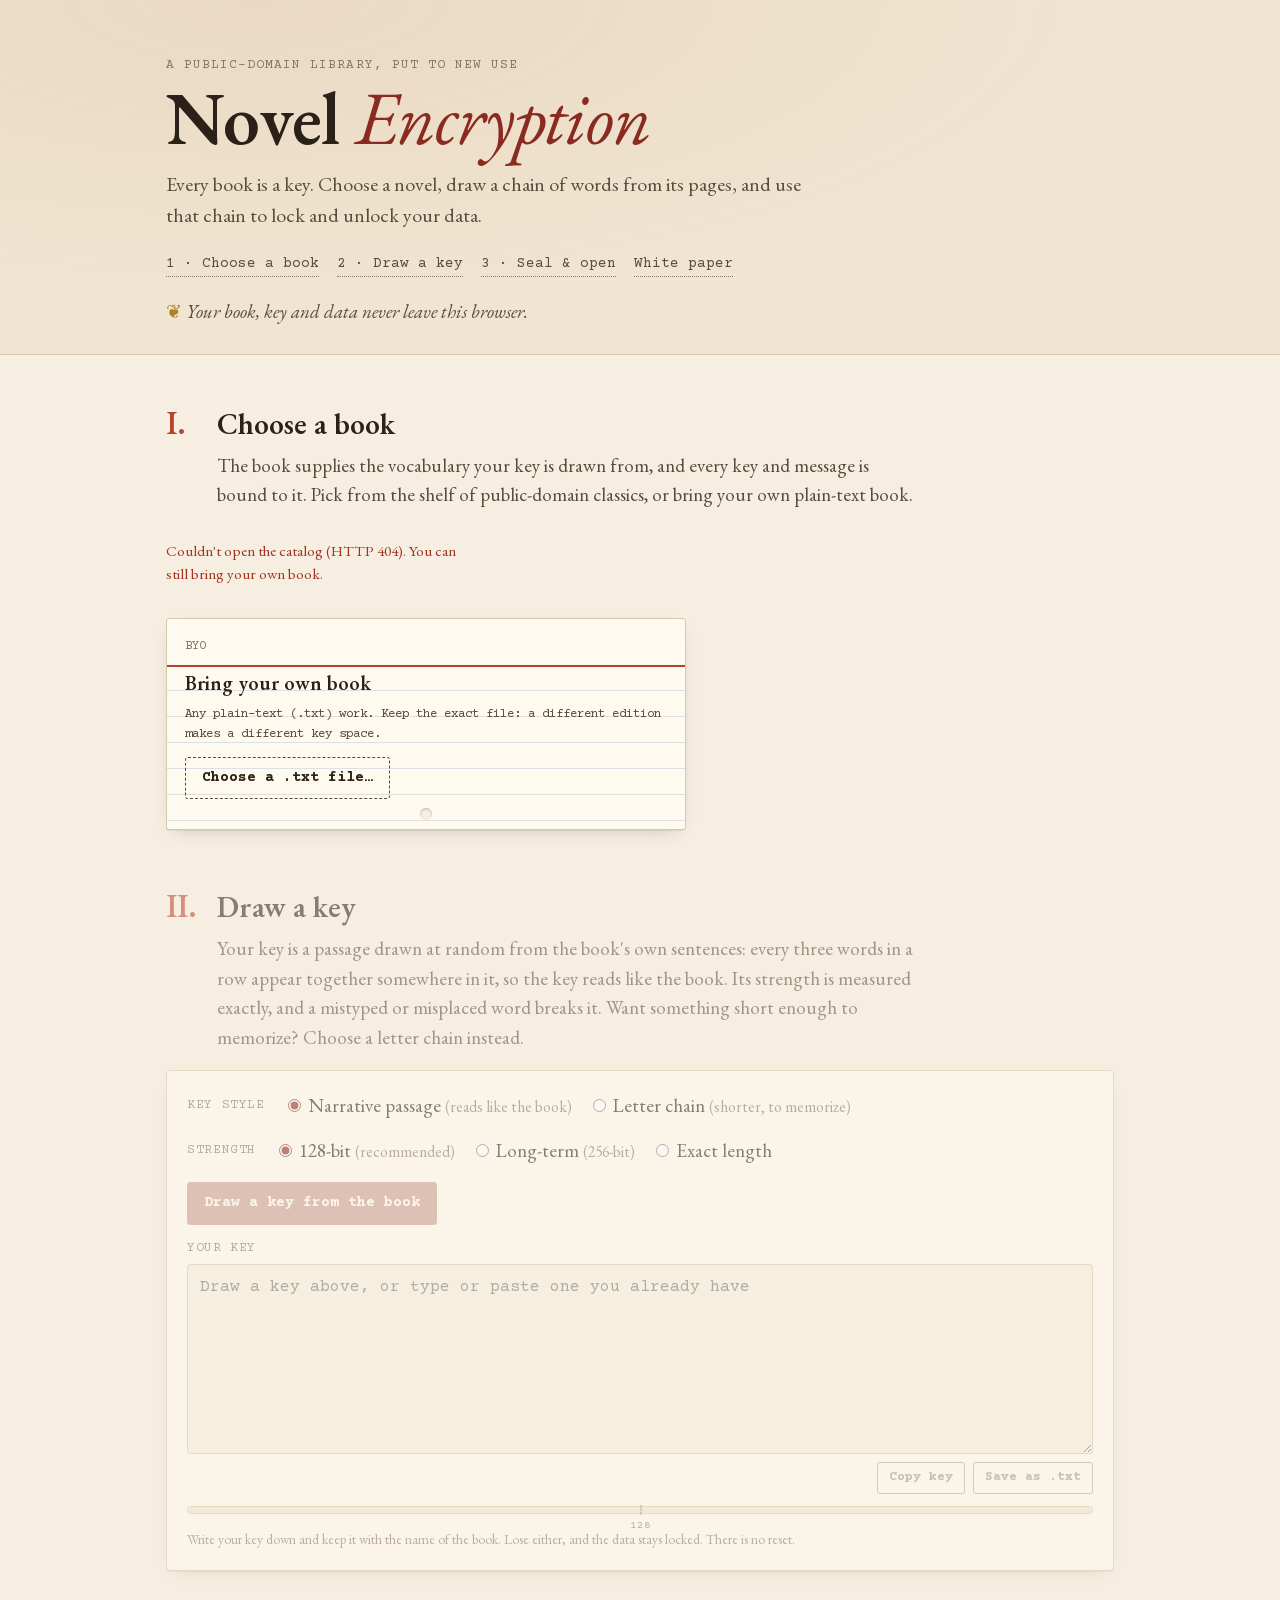
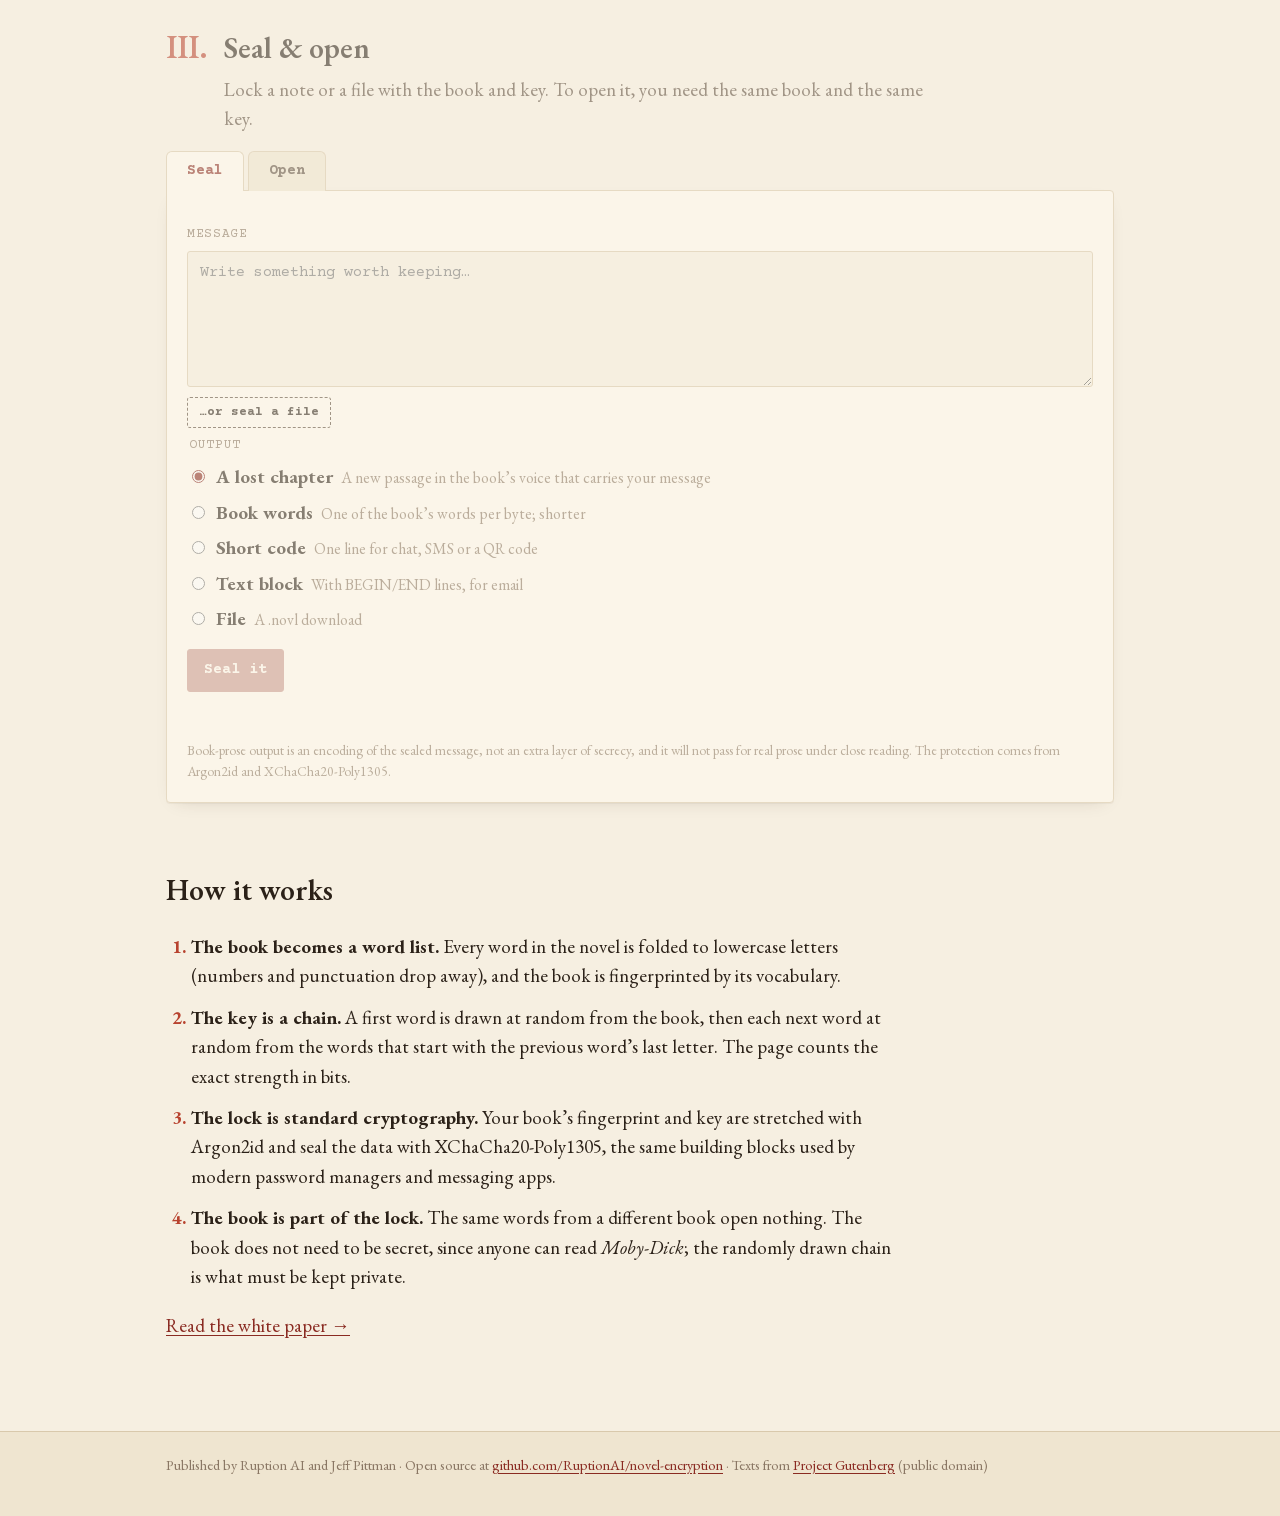
==== site/index.html @ fdd05043 "Novel Encryption: keys and lost chapters drawn from books Rust reference implementation, CLI, WebAss" ====
<!doctype html>
<html lang="en">
<head>
  <meta charset="utf-8">
  <meta name="viewport" content="width=device-width, initial-scale=1">
  <title>Novel Encryption</title>
  <meta name="description" content="Turn any book into a key. Draw a chain of words from a public-domain novel and use it to lock and unlock your data, right in your browser.">
  <link rel="icon" href="data:image/svg+xml,%3Csvg xmlns='http://www.w3.org/2000/svg' viewBox='0 0 64 64'%3E%3Crect x='8' y='6' width='40' height='52' rx='3' fill='%238a2b22'/%3E%3Crect x='14' y='6' width='34' height='52' rx='2' fill='%23b8432f'/%3E%3Ccircle cx='46' cy='38' r='9' fill='none' stroke='%23e9c46a' stroke-width='4'/%3E%3Crect x='44' y='44' width='4' height='14' fill='%23e9c46a'/%3E%3C/svg%3E">
  <meta http-equiv="Content-Security-Policy" content="default-src 'none'; script-src 'self' 'wasm-unsafe-eval'; worker-src 'self'; connect-src 'self'; style-src 'self'; font-src 'self'; img-src 'self' data:; base-uri 'none'; form-action 'none'">
  <link rel="stylesheet" href="fonts/fonts.css">
  <link rel="stylesheet" href="style.css">
</head>
<body>
  <header class="masthead">
    <div class="wrap">
      <p class="eyebrow">A public-domain library, put to new use</p>
      <h1>Novel <em>Encryption</em></h1>
      <p class="lede">Every book is a key. Choose a novel, draw a chain of words from its pages,
        and use that chain to lock and unlock your data.</p>
      <nav class="top-nav">
        <a href="#shelf">1 · Choose a book</a>
        <a href="#key">2 · Draw a key</a>
        <a href="#seal">3 · Seal &amp; open</a>
        <a href="whitepaper.html">White paper</a>
      </nav>
      <p class="privacy-note"><span aria-hidden="true">❦</span> Your book, key and data never leave this browser.</p>
    </div>
  </header>

  <main class="wrap">
    <!-- 1. Shelf -->
    <section id="shelf" class="step">
      <header class="step-head">
        <span class="step-no">I.</span>
        <div>
          <h2>Choose a book</h2>
          <p>The book supplies the vocabulary your key is drawn from, and every key and message is bound to it.
            Pick from the shelf of public-domain classics, or bring your own plain-text book.</p>
        </div>
      </header>

      <div id="catalog" class="catalog" role="list" aria-label="Novel catalog">
        <p class="muted">Opening the card catalog…</p>
      </div>

      <div class="own-book">
        <label class="card own-card" for="own-file">
          <span class="card-call">BYO</span>
          <span class="card-title">Bring your own book</span>
          <span class="card-meta">Any plain-text (.txt) work. Keep the exact file: a different edition makes a different key space.</span>
          <span class="btn btn-ghost">Choose a .txt file…</span>
          <input id="own-file" type="file" accept=".txt,text/plain" hidden>
        </label>
      </div>

      <div id="book-status" class="book-status" aria-live="polite" hidden></div>
    </section>

    <!-- 2. Key -->
    <section id="key" class="step" aria-disabled="true">
      <header class="step-head">
        <span class="step-no">II.</span>
        <div>
          <h2>Draw a key</h2>
          <p>Your key is a passage drawn at random from the book's own sentences: every three words in a row appear together
            somewhere in it, so the key reads like the book. Its strength is measured exactly, and a mistyped or misplaced word breaks it.
            Want something short enough to memorize? Choose a letter chain instead.</p>
        </div>
      </header>

      <div class="panel">
        <div class="depth">
          <span class="label">Key style</span>
          <div class="seg" role="radiogroup" aria-label="Key style">
            <label><input type="radio" name="style" value="narrative" checked> Narrative passage <small>(reads like the book)</small></label>
            <label><input type="radio" name="style" value="chain"> Letter chain <small>(shorter, to memorize)</small></label>
          </div>
        </div>
        <div class="depth">
          <span class="label">Strength</span>
          <div class="seg" role="radiogroup" aria-label="Strength">
            <label><input type="radio" name="depth" value="bits" checked> 128-bit <small>(recommended)</small></label>
            <label title="For secrets that must stay safe for decades, even against future quantum computers"><input type="radio" name="depth" value="long"> Long-term <small>(256-bit)</small></label>
            <label><input type="radio" name="depth" value="words"> Exact length</label>
          </div>
          <div class="words-ctl" hidden>
            <input id="depth-words" type="range" min="4" max="60" value="16" aria-label="Number of words">
            <output id="depth-words-out">16 words</output>
          </div>
        </div>
        <button id="gen-btn" class="btn btn-primary" disabled>Draw a key from the book</button>

        <div id="chain" class="chain" aria-live="polite"></div>

        <label class="label" for="key-input">Your key</label>
        <textarea id="key-input" class="key-input" rows="7" spellcheck="false" autocomplete="off"
          placeholder="Draw a key above, or type or paste one you already have"></textarea>
        <div class="key-row">
          <div id="key-check" class="key-check" aria-live="polite"></div>
          <div class="key-actions">
            <button id="key-copy" class="btn btn-small" disabled>Copy key</button>
            <button id="key-save" class="btn btn-small" disabled>Save as .txt</button>
          </div>
        </div>
        <div class="meter" aria-hidden="true"><div id="meter-fill"></div><span class="meter-mark meter-mark-128">128</span></div>
        <p class="fine">Write your key down and keep it with the name of the book. Lose either, and the data stays locked. There is no reset.</p>
      </div>
    </section>

    <!-- 3. Seal & open -->
    <section id="seal" class="step" aria-disabled="true">
      <header class="step-head">
        <span class="step-no">III.</span>
        <div>
          <h2>Seal &amp; open</h2>
          <p>Lock a note or a file with the book and key. To open it, you need the same book and the same key.</p>
        </div>
      </header>

      <div class="tabs" role="tablist">
        <button role="tab" id="tab-seal" aria-selected="true" aria-controls="pane-seal">Seal</button>
        <button role="tab" id="tab-open" aria-selected="false" aria-controls="pane-open">Open</button>
      </div>

      <div id="pane-seal" class="panel pane" role="tabpanel" aria-labelledby="tab-seal">
        <label class="label" for="seal-text">Message</label>
        <textarea id="seal-text" rows="5" placeholder="Write something worth keeping…"></textarea>
        <div class="file-row">
          <label class="btn btn-small btn-ghost" for="seal-file">…or seal a file</label>
          <input id="seal-file" type="file" hidden>
          <span id="seal-file-name" class="muted"></span>
          <button id="seal-file-clear" class="link-btn" hidden>clear</button>
        </div>

        <fieldset class="armor">
          <legend class="label">Output</legend>
          <label><input type="radio" name="armor" value="story" checked> <strong>A lost chapter</strong> <small>A new passage in the book’s voice that carries your message</small></label>
          <label><input type="radio" name="armor" value="novel"> <strong>Book words</strong> <small>One of the book’s words per byte; shorter</small></label>
          <label><input type="radio" name="armor" value="compact"> <strong>Short code</strong> <small>One line for chat, SMS or a QR code</small></label>
          <label><input type="radio" name="armor" value="text"> <strong>Text block</strong> <small>With BEGIN/END lines, for email</small></label>
          <label><input type="radio" name="armor" value="binary"> <strong>File</strong> <small>A .novl download</small></label>
        </fieldset>

        <button id="seal-btn" class="btn btn-primary" disabled>Seal it</button>
        <div id="seal-status" class="status" aria-live="polite"></div>
        <div id="seal-out-wrap" class="out" hidden>
          <textarea id="seal-out" rows="14" readonly spellcheck="false"></textarea>
          <div class="out-actions">
            <button id="seal-copy" class="btn btn-small">Copy</button>
            <button id="seal-dl" class="btn btn-small">Download</button>
          </div>
        </div>
        <p class="fine">Book-prose output is an encoding of the sealed message, not an extra layer of secrecy, and it
          will not pass for real prose under close reading. The protection comes from Argon2id and XChaCha20-Poly1305.</p>
      </div>

      <div id="pane-open" class="panel pane" role="tabpanel" aria-labelledby="tab-open" hidden>
        <label class="label" for="open-text">Sealed message</label>
        <textarea id="open-text" rows="6" spellcheck="false" placeholder="Paste a lost chapter, book words, a short code or a text block here"></textarea>
        <div class="file-row">
          <label class="btn btn-small btn-ghost" for="open-file">…or open a .novl file</label>
          <input id="open-file" type="file" hidden>
          <span id="open-file-name" class="muted"></span>
          <button id="open-file-clear" class="link-btn" hidden>clear</button>
        </div>
        <button id="open-btn" class="btn btn-primary" disabled>Open it</button>
        <div id="open-status" class="status" aria-live="polite"></div>
        <div id="open-out-wrap" class="out" hidden>
          <textarea id="open-out" rows="6" readonly></textarea>
          <div class="out-actions">
            <button id="open-copy" class="btn btn-small">Copy</button>
            <button id="open-dl" class="btn btn-small">Download</button>
          </div>
        </div>
      </div>
    </section>

    <section class="how">
      <h2>How it works</h2>
      <ol class="how-list">
        <li><strong>The book becomes a word list.</strong> Every word in the novel is folded to lowercase letters
          (numbers and punctuation drop away), and the book is fingerprinted by its vocabulary.</li>
        <li><strong>The key is a chain.</strong> A first word is drawn at random from the book, then each next word at
          random from the words that start with the previous word’s last letter. The page counts the exact strength in bits.</li>
        <li><strong>The lock is standard cryptography.</strong> Your book’s fingerprint and key are stretched with
          Argon2id and seal the data with XChaCha20-Poly1305, the same building blocks used by modern password managers and messaging apps.</li>
        <li><strong>The book is part of the lock.</strong> The same words from a different book open nothing. The book
          does not need to be secret, since anyone can read <em>Moby-Dick</em>; the randomly drawn chain is what must be kept private.</li>
      </ol>
      <p><a href="whitepaper.html">Read the white paper →</a></p>
    </section>
  </main>

  <footer class="footer">
    <div class="wrap">
      <p>Published by Ruption AI and Jeff Pittman · Open source at
        <a href="https://github.com/RuptionAI/novel-encryption">github.com/RuptionAI/novel-encryption</a> ·
        Texts from <a href="https://www.gutenberg.org/">Project Gutenberg</a> (public domain)</p>
    </div>
  </footer>

  <script type="module" src="app.js"></script>
</body>
</html>
---- site/fonts/fonts.css ----
/* EB Garamond and Courier Prime, SIL Open Font License 1.1, self-hosted. */
/* latin-ext */
@font-face {
  font-family: 'Courier Prime';
  font-style: normal;
  font-weight: 400;
  font-display: swap;
  src: url(CourierPrime-400-latin-ext.woff2) format('woff2');
  unicode-range: U+0100-02BA, U+02BD-02C5, U+02C7-02CC, U+02CE-02D7, U+02DD-02FF, U+0304, U+0308, U+0329, U+1D00-1DBF, U+1E00-1E9F, U+1EF2-1EFF, U+2020, U+20A0-20AB, U+20AD-20C4, U+2113, U+2C60-2C7F, U+A720-A7FF;
}
/* latin */
@font-face {
  font-family: 'Courier Prime';
  font-style: normal;
  font-weight: 400;
  font-display: swap;
  src: url(CourierPrime-400-latin.woff2) format('woff2');
  unicode-range: U+0000-00FF, U+0131, U+0152-0153, U+02BB-02BC, U+02C6, U+02DA, U+02DC, U+0304, U+0308, U+0329, U+2000-206F, U+20AC, U+2122, U+2191, U+2193, U+2212, U+2215, U+FEFF, U+FFFD;
}
/* latin-ext */
@font-face {
  font-family: 'Courier Prime';
  font-style: normal;
  font-weight: 700;
  font-display: swap;
  src: url(CourierPrime-700-latin-ext.woff2) format('woff2');
  unicode-range: U+0100-02BA, U+02BD-02C5, U+02C7-02CC, U+02CE-02D7, U+02DD-02FF, U+0304, U+0308, U+0329, U+1D00-1DBF, U+1E00-1E9F, U+1EF2-1EFF, U+2020, U+20A0-20AB, U+20AD-20C4, U+2113, U+2C60-2C7F, U+A720-A7FF;
}
/* latin */
@font-face {
  font-family: 'Courier Prime';
  font-style: normal;
  font-weight: 700;
  font-display: swap;
  src: url(CourierPrime-700-latin.woff2) format('woff2');
  unicode-range: U+0000-00FF, U+0131, U+0152-0153, U+02BB-02BC, U+02C6, U+02DA, U+02DC, U+0304, U+0308, U+0329, U+2000-206F, U+20AC, U+2122, U+2191, U+2193, U+2212, U+2215, U+FEFF, U+FFFD;
}
/* latin-ext */
@font-face {
  font-family: 'EB Garamond';
  font-style: italic;
  font-weight: 400;
  font-display: swap;
  src: url(EBGaramond-400i-latin-ext.woff2) format('woff2');
  unicode-range: U+0100-02BA, U+02BD-02C5, U+02C7-02CC, U+02CE-02D7, U+02DD-02FF, U+0304, U+0308, U+0329, U+1D00-1DBF, U+1E00-1E9F, U+1EF2-1EFF, U+2020, U+20A0-20AB, U+20AD-20C4, U+2113, U+2C60-2C7F, U+A720-A7FF;
}
/* latin */
@font-face {
  font-family: 'EB Garamond';
  font-style: italic;
  font-weight: 400;
  font-display: swap;
  src: url(EBGaramond-400i-latin.woff2) format('woff2');
  unicode-range: U+0000-00FF, U+0131, U+0152-0153, U+02BB-02BC, U+02C6, U+02DA, U+02DC, U+0304, U+0308, U+0329, U+2000-206F, U+20AC, U+2122, U+2191, U+2193, U+2212, U+2215, U+FEFF, U+FFFD;
}
/* latin-ext */
@font-face {
  font-family: 'EB Garamond';
  font-style: normal;
  font-weight: 400;
  font-display: swap;
  src: url(EBGaramond-400-latin-ext.woff2) format('woff2');
  unicode-range: U+0100-02BA, U+02BD-02C5, U+02C7-02CC, U+02CE-02D7, U+02DD-02FF, U+0304, U+0308, U+0329, U+1D00-1DBF, U+1E00-1E9F, U+1EF2-1EFF, U+2020, U+20A0-20AB, U+20AD-20C4, U+2113, U+2C60-2C7F, U+A720-A7FF;
}
/* latin */
@font-face {
  font-family: 'EB Garamond';
  font-style: normal;
  font-weight: 400;
  font-display: swap;
  src: url(EBGaramond-400-latin.woff2) format('woff2');
  unicode-range: U+0000-00FF, U+0131, U+0152-0153, U+02BB-02BC, U+02C6, U+02DA, U+02DC, U+0304, U+0308, U+0329, U+2000-206F, U+20AC, U+2122, U+2191, U+2193, U+2212, U+2215, U+FEFF, U+FFFD;
}
/* latin-ext */
@font-face {
  font-family: 'EB Garamond';
  font-style: normal;
  font-weight: 500;
  font-display: swap;
  src: url(EBGaramond-500-latin-ext.woff2) format('woff2');
  unicode-range: U+0100-02BA, U+02BD-02C5, U+02C7-02CC, U+02CE-02D7, U+02DD-02FF, U+0304, U+0308, U+0329, U+1D00-1DBF, U+1E00-1E9F, U+1EF2-1EFF, U+2020, U+20A0-20AB, U+20AD-20C4, U+2113, U+2C60-2C7F, U+A720-A7FF;
}
/* latin */
@font-face {
  font-family: 'EB Garamond';
  font-style: normal;
  font-weight: 500;
  font-display: swap;
  src: url(EBGaramond-500-latin.woff2) format('woff2');
  unicode-range: U+0000-00FF, U+0131, U+0152-0153, U+02BB-02BC, U+02C6, U+02DA, U+02DC, U+0304, U+0308, U+0329, U+2000-206F, U+20AC, U+2122, U+2191, U+2193, U+2212, U+2215, U+FEFF, U+FFFD;
}
/* latin-ext */
@font-face {
  font-family: 'EB Garamond';
  font-style: normal;
  font-weight: 600;
  font-display: swap;
  src: url(EBGaramond-600-latin-ext.woff2) format('woff2');
  unicode-range: U+0100-02BA, U+02BD-02C5, U+02C7-02CC, U+02CE-02D7, U+02DD-02FF, U+0304, U+0308, U+0329, U+1D00-1DBF, U+1E00-1E9F, U+1EF2-1EFF, U+2020, U+20A0-20AB, U+20AD-20C4, U+2113, U+2C60-2C7F, U+A720-A7FF;
}
/* latin */
@font-face {
  font-family: 'EB Garamond';
  font-style: normal;
  font-weight: 600;
  font-display: swap;
  src: url(EBGaramond-600-latin.woff2) format('woff2');
  unicode-range: U+0000-00FF, U+0131, U+0152-0153, U+02BB-02BC, U+02C6, U+02DA, U+02DC, U+0304, U+0308, U+0329, U+2000-206F, U+20AC, U+2122, U+2191, U+2193, U+2212, U+2215, U+FEFF, U+FFFD;
}
/* latin-ext */
@font-face {
  font-family: 'EB Garamond';
  font-style: normal;
  font-weight: 700;
  font-display: swap;
  src: url(EBGaramond-700-latin-ext.woff2) format('woff2');
  unicode-range: U+0100-02BA, U+02BD-02C5, U+02C7-02CC, U+02CE-02D7, U+02DD-02FF, U+0304, U+0308, U+0329, U+1D00-1DBF, U+1E00-1E9F, U+1EF2-1EFF, U+2020, U+20A0-20AB, U+20AD-20C4, U+2113, U+2C60-2C7F, U+A720-A7FF;
}
/* latin */
@font-face {
  font-family: 'EB Garamond';
  font-style: normal;
  font-weight: 700;
  font-display: swap;
  src: url(EBGaramond-700-latin.woff2) format('woff2');
  unicode-range: U+0000-00FF, U+0131, U+0152-0153, U+02BB-02BC, U+02C6, U+02DA, U+02DC, U+0304, U+0308, U+0329, U+2000-206F, U+20AC, U+2122, U+2191, U+2193, U+2212, U+2215, U+FEFF, U+FFFD;
}
---- site/style.css ----
/* Novel Encryption: card-catalog palette, paper tones, dark reading-room mode. */
:root {
  --paper: #f6efe1;
  --paper-2: #efe5d0;
  --card: #fffaf0;
  --ink: #2b2118;
  --ink-2: #5b4b3c;
  --muted: #8a7764;
  --rule: #d9c9ac;
  --card-line: rgba(70, 110, 170, 0.18);
  --card-red: #b8432f;
  --accent: #8a2b22;
  --accent-ink: #fffaf0;
  --gold: #b0802a;
  --link: #8a2b22;
  --ok: #3f6b3a;
  --bad: #a3321f;
  --shadow: 0 1px 0 rgba(60, 40, 20, 0.08), 0 6px 18px -10px rgba(60, 40, 20, 0.35);
  --serif: "EB Garamond", "Iowan Old Style", "Palatino Linotype", Palatino, Georgia, serif;
  --type: "Courier Prime", "Courier New", ui-monospace, monospace;
  color-scheme: light;
}

@media (prefers-color-scheme: dark) {
  :root:not([data-theme="light"]) {
    --paper: #1c1712;
    --paper-2: #241d16;
    --card: #2a221a;
    --ink: #efe4cf;
    --ink-2: #cdbda2;
    --muted: #9c8a73;
    --rule: #4a3d2f;
    --card-line: rgba(140, 170, 220, 0.12);
    --card-red: #d06a52;
    --accent: #d9774f;
    --accent-ink: #1c1712;
    --gold: #e0b45c;
    --link: #e89a74;
    --ok: #8fbf7f;
    --bad: #f08a70;
    --shadow: 0 1px 0 rgba(0, 0, 0, 0.3), 0 8px 22px -12px rgba(0, 0, 0, 0.8);
    color-scheme: dark;
  }
}
:root[data-theme="dark"] {
  --paper: #1c1712;
  --paper-2: #241d16;
  --card: #2a221a;
  --ink: #efe4cf;
  --ink-2: #cdbda2;
  --muted: #9c8a73;
  --rule: #4a3d2f;
  --card-line: rgba(140, 170, 220, 0.12);
  --card-red: #d06a52;
  --accent: #d9774f;
  --accent-ink: #1c1712;
  --gold: #e0b45c;
  --link: #e89a74;
  --ok: #8fbf7f;
  --bad: #f08a70;
  --shadow: 0 1px 0 rgba(0, 0, 0, 0.3), 0 8px 22px -12px rgba(0, 0, 0, 0.8);
  color-scheme: dark;
}

* { box-sizing: border-box; }
[hidden] { display: none !important; }
html { -webkit-text-size-adjust: 100%; }
body {
  margin: 0;
  background: var(--paper);
  color: var(--ink);
  font-family: var(--serif);
  font-size: 19px;
  line-height: 1.55;
  overflow-x: hidden;
}
a { color: var(--link); text-underline-offset: 3px; }
.wrap { max-width: 980px; margin: 0 auto; padding: 0 16px; }
.muted { color: var(--muted); }
.fine { color: var(--muted); font-size: 0.85rem; margin: 0.9rem 0 0; }
small { color: var(--muted); font-size: 0.82em; }

/* Masthead */
.masthead {
  border-bottom: 1px solid var(--rule);
  background:
    radial-gradient(ellipse at 20% 0%, rgba(184, 67, 47, 0.08), transparent 60%),
    var(--paper-2);
  padding: 56px 0 28px;
}
.eyebrow {
  font-family: var(--type);
  font-size: 0.8rem;
  letter-spacing: 0.08em;
  text-transform: uppercase;
  color: var(--muted);
  margin: 0 0 6px;
}
h1 {
  font-size: clamp(2.6rem, 8vw, 4.6rem);
  line-height: 1;
  margin: 0 0 14px;
  font-weight: 600;
  letter-spacing: -0.01em;
}
h1 em { color: var(--accent); font-weight: 500; }
.lede { font-size: 1.25rem; max-width: 40rem; margin: 0 0 22px; color: var(--ink-2); }
.top-nav { display: flex; flex-wrap: wrap; gap: 6px 18px; font-family: var(--type); font-size: 0.9rem; }
.top-nav a { color: var(--ink-2); text-decoration: none; border-bottom: 1px dotted var(--muted); }
.top-nav a:hover { color: var(--accent); }
.privacy-note { margin: 20px 0 0; font-style: italic; color: var(--ink-2); }
.privacy-note span { color: var(--gold); font-style: normal; }

/* Steps */
.step { padding: 44px 0 8px; transition: opacity 0.3s; }
.step[aria-disabled="true"] { opacity: 0.55; }
.step-head { display: flex; gap: 16px; align-items: baseline; margin-bottom: 18px; }
.step-no { font-size: 2rem; color: var(--card-red); font-weight: 600; min-width: 2.2ch; }
h2 { font-size: 1.85rem; margin: 0 0 4px; font-weight: 600; }
.step-head p { margin: 0; color: var(--ink-2); max-width: 44rem; }

/* Card catalog */
.catalog {
  display: grid;
  grid-template-columns: repeat(auto-fill, minmax(260px, 1fr));
  gap: 16px;
}
.card {
  position: relative;
  display: flex;
  flex-direction: column;
  gap: 2px;
  text-align: left;
  width: 100%;
  min-width: 0;
  padding: 18px 18px 30px 18px;
  font: inherit;
  color: var(--ink);
  background-color: var(--card);
  background-image:
    linear-gradient(var(--card-red), var(--card-red)),
    repeating-linear-gradient(to bottom, transparent 0 25px, var(--card-line) 25px 26px);
  background-size: 100% 2px, 100% 100%;
  background-position: 0 46px, 0 46px;
  background-repeat: no-repeat, no-repeat;
  border: 1px solid var(--rule);
  border-radius: 3px;
  box-shadow: var(--shadow);
  cursor: pointer;
  transition: transform 0.15s, box-shadow 0.15s, border-color 0.15s;
}
.card::after { /* the punched hole of a catalog card */
  content: "";
  position: absolute;
  left: 50%;
  bottom: 9px;
  width: 12px;
  height: 12px;
  margin-left: -6px;
  border-radius: 50%;
  background: var(--paper);
  box-shadow: inset 0 1px 2px rgba(0, 0, 0, 0.25);
}
.card:hover { transform: translateY(-2px); }
.card:focus-visible { outline: 2px solid var(--accent); outline-offset: 2px; }
.card[aria-pressed="true"] { border-color: var(--accent); box-shadow: 0 0 0 2px var(--accent), var(--shadow); }
.card-call { font-family: var(--type); font-size: 0.78rem; color: var(--muted); margin-bottom: 8px; }
.card-title { font-size: 1.25rem; font-weight: 600; line-height: 1.2; margin-top: 4px; }
.card-author { font-style: italic; color: var(--ink-2); }
.card-meta { font-family: var(--type); font-size: 0.78rem; color: var(--ink-2); margin-top: 8px; line-height: 1.6; }
.card .stamp {
  position: absolute;
  top: 12px;
  right: 12px;
  font-family: var(--type);
  font-size: 0.7rem;
  font-weight: 700;
  letter-spacing: 0.08em;
  color: var(--card-red);
  border: 1.5px solid var(--card-red);
  border-radius: 3px;
  padding: 1px 6px;
  transform: rotate(4deg);
  opacity: 0;
  transition: opacity 0.2s;
}
.card[aria-pressed="true"] .stamp { opacity: 0.9; }
.own-book { margin-top: 16px; }
.own-card { max-width: 520px; }
.own-card .btn { align-self: flex-start; margin-top: 10px; }

.book-status {
  margin-top: 18px;
  padding: 12px 16px;
  border-left: 3px solid var(--gold);
  background: var(--paper-2);
  font-size: 0.95rem;
  overflow-wrap: anywhere;
}
.book-status code, .fp { font-family: var(--type); font-size: 0.82rem; }
.book-status.bad { border-left-color: var(--bad); }

/* Panels & controls */
.panel {
  background: var(--card);
  border: 1px solid var(--rule);
  border-radius: 4px;
  padding: 20px;
  box-shadow: var(--shadow);
}
.label { display: block; font-family: var(--type); font-size: 0.8rem; letter-spacing: 0.05em; text-transform: uppercase; color: var(--muted); margin: 14px 0 6px; }
.depth { display: flex; flex-wrap: wrap; align-items: center; gap: 10px 18px; margin-bottom: 16px; }
.depth .label { margin: 0; }
.seg { display: inline-flex; flex-wrap: wrap; gap: 6px 16px; }
.seg label, .armor label { cursor: pointer; }
.words-ctl { display: flex; align-items: center; gap: 10px; flex: 1 1 220px; }
.words-ctl input { flex: 1; accent-color: var(--accent); min-width: 0; }
.words-ctl output { font-family: var(--type); font-size: 0.9rem; white-space: nowrap; }
input[type="radio"] { accent-color: var(--accent); }

textarea {
  display: block;
  width: 100%;
  font-family: var(--type);
  font-size: 0.95rem;
  line-height: 1.5;
  color: var(--ink);
  background: var(--paper);
  border: 1px solid var(--rule);
  border-radius: 3px;
  padding: 10px 12px;
  resize: vertical;
}
textarea:focus { outline: 2px solid var(--accent); outline-offset: 1px; }
.key-input { font-size: 1rem; }

.btn {
  font: inherit;
  font-family: var(--type);
  font-size: 0.92rem;
  font-weight: 700;
  border: 1px solid var(--ink-2);
  background: transparent;
  color: var(--ink);
  border-radius: 3px;
  padding: 9px 16px;
  cursor: pointer;
  display: inline-block;
}
.btn:hover:not(:disabled) { border-color: var(--accent); color: var(--accent); }
.btn:disabled { opacity: 0.45; cursor: not-allowed; }
.btn-primary { background: var(--accent); border-color: var(--accent); color: var(--accent-ink); }
.btn-primary:hover:not(:disabled) { color: var(--accent-ink); filter: brightness(1.08); }
.btn-small { font-size: 0.8rem; padding: 5px 11px; }
.btn-ghost { border-style: dashed; }
.link-btn { font: inherit; font-size: 0.85rem; background: none; border: none; color: var(--link); text-decoration: underline; cursor: pointer; padding: 0; }

/* The chain */
.chain {
  display: flex;
  flex-wrap: wrap;
  align-items: center;
  gap: 8px 4px;
  margin: 18px 0 4px;
  min-height: 0;
}
.chain:empty { display: none; }
.chain .w {
  font-family: var(--type);
  font-size: 1.05rem;
  background: var(--paper);
  border: 1px solid var(--rule);
  border-radius: 3px;
  padding: 3px 8px;
  animation: drop 0.35s both;
  overflow-wrap: anywhere;
}
.chain .w b { color: var(--card-red); font-weight: 700; text-decoration: underline; text-decoration-thickness: 2px; text-underline-offset: 3px; }
.chain .arrow { color: var(--gold); font-size: 0.95rem; animation: drop 0.35s both; }
@keyframes drop { from { opacity: 0; transform: translateY(-6px); } }
.chain .passage {
  margin: 0;
  padding: 14px 18px;
  font-family: var(--serif);
  font-size: 1.15rem;
  line-height: 1.6;
  font-style: italic;
  background: var(--paper);
  border-left: 3px solid var(--gold);
  border-radius: 0 3px 3px 0;
  animation: drop 0.5s both;
  overflow-wrap: anywhere;
}
.chain .passage::before { content: "“"; color: var(--gold); }
.chain .passage::after { content: "”"; color: var(--gold); }
@media (prefers-reduced-motion: reduce) { .chain .w, .chain .arrow, .chain .passage { animation: none; } .card:hover { transform: none; } }

.key-row { display: flex; flex-wrap: wrap; justify-content: space-between; gap: 8px 16px; align-items: center; margin-top: 8px; }
.key-actions { display: flex; gap: 8px; }
.key-check { font-size: 0.95rem; min-height: 1.5em; }
.key-check.ok { color: var(--ok); }
.key-check.bad { color: var(--bad); }
.meter { position: relative; height: 8px; border-radius: 4px; background: var(--paper-2); border: 1px solid var(--rule); margin-top: 12px; overflow: visible; }
#meter-fill { height: 100%; width: 0; border-radius: 4px; background: var(--muted); transition: width 0.4s, background 0.4s; }
#meter-fill.strong { background: var(--ok); }
#meter-fill.weak { background: var(--bad); }
.meter-mark { position: absolute; top: 10px; transform: translateX(-50%); font-family: var(--type); font-size: 0.7rem; color: var(--muted); }
.meter-mark::before { content: ""; position: absolute; left: 50%; top: -12px; height: 10px; border-left: 1px dashed var(--muted); }

/* Tabs */
.tabs { display: flex; gap: 4px; margin-bottom: -1px; position: relative; }
.tabs button {
  font: inherit;
  font-family: var(--type);
  font-weight: 700;
  font-size: 0.9rem;
  padding: 8px 20px;
  background: var(--paper-2);
  color: var(--ink-2);
  border: 1px solid var(--rule);
  border-bottom: none;
  border-radius: 6px 6px 0 0;
  cursor: pointer;
}
.tabs button[aria-selected="true"] { background: var(--card); color: var(--accent); }
.pane { border-top-left-radius: 0; }

.file-row { display: flex; flex-wrap: wrap; align-items: center; gap: 8px 12px; margin-top: 10px; font-size: 0.9rem; }
.file-row .muted { overflow-wrap: anywhere; }
.armor { border: none; padding: 0; margin: 8px 0 16px; display: grid; gap: 6px; }
.armor label { display: flex; flex-wrap: wrap; gap: 4px 8px; align-items: baseline; }
.status { margin-top: 12px; font-size: 0.95rem; min-height: 1.4em; }
.status.bad { color: var(--bad); }
.status.ok { color: var(--ok); }
.out { margin-top: 12px; }
.out-actions { display: flex; gap: 8px; margin-top: 8px; }
.spinner { display: inline-block; width: 0.9em; height: 0.9em; border: 2px solid var(--rule); border-top-color: var(--accent); border-radius: 50%; animation: spin 0.8s linear infinite; vertical-align: -0.1em; margin-right: 6px; }
@keyframes spin { to { transform: rotate(360deg); } }

/* How it works */
.how { padding: 56px 0 24px; }
.how-list { padding-left: 1.3em; max-width: 46rem; }
.how-list li { margin-bottom: 12px; }
.how-list li::marker { color: var(--card-red); font-weight: 700; }

.footer { border-top: 1px solid var(--rule); margin-top: 48px; padding: 22px 0 40px; color: var(--muted); font-size: 0.9rem; background: var(--paper-2); }
.footer p { margin: 0; overflow-wrap: anywhere; }

@media (max-width: 560px) {
  body { font-size: 17px; }
  .masthead { padding-top: 36px; }
  .step-head { gap: 10px; }
  .step-no { font-size: 1.5rem; }
  h2 { font-size: 1.5rem; }
  .panel { padding: 16px 14px; }
  .catalog { grid-template-columns: 1fr; }
}

.meter-mark-128 { left: 50%; }
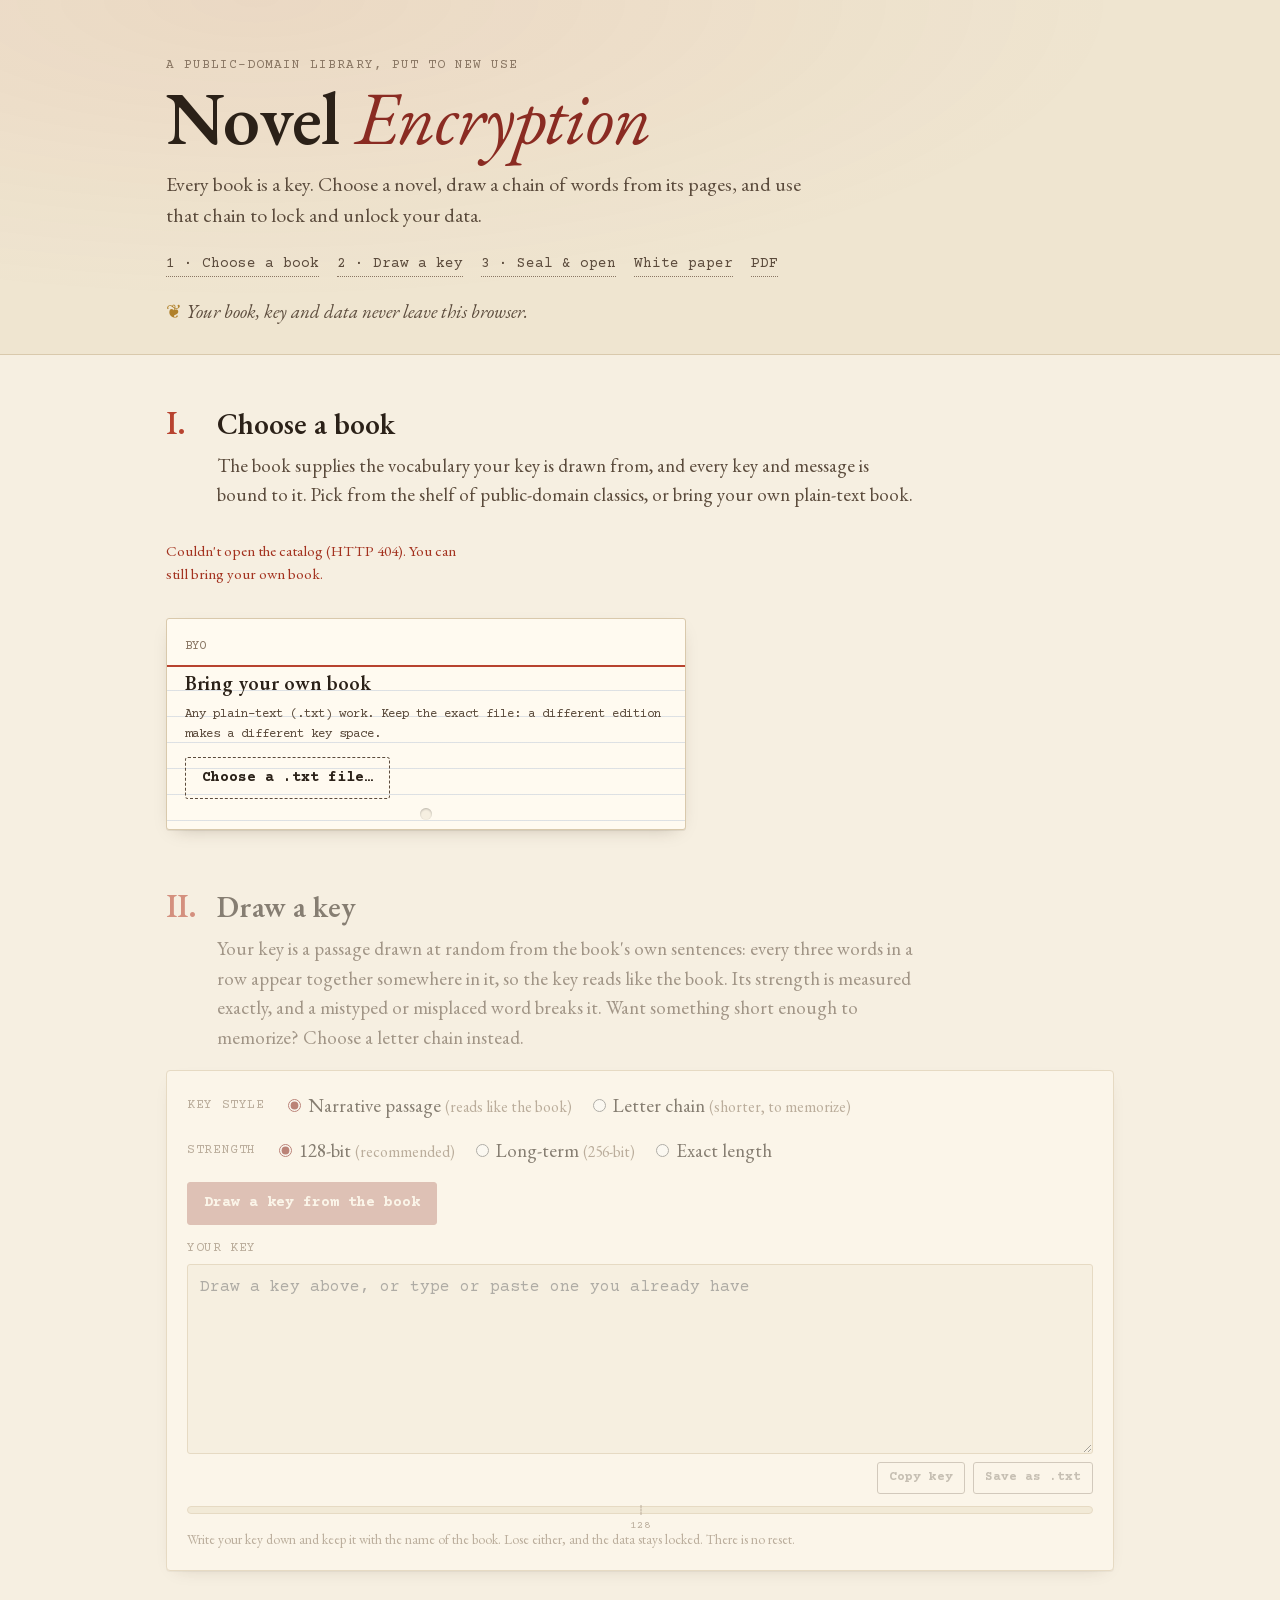
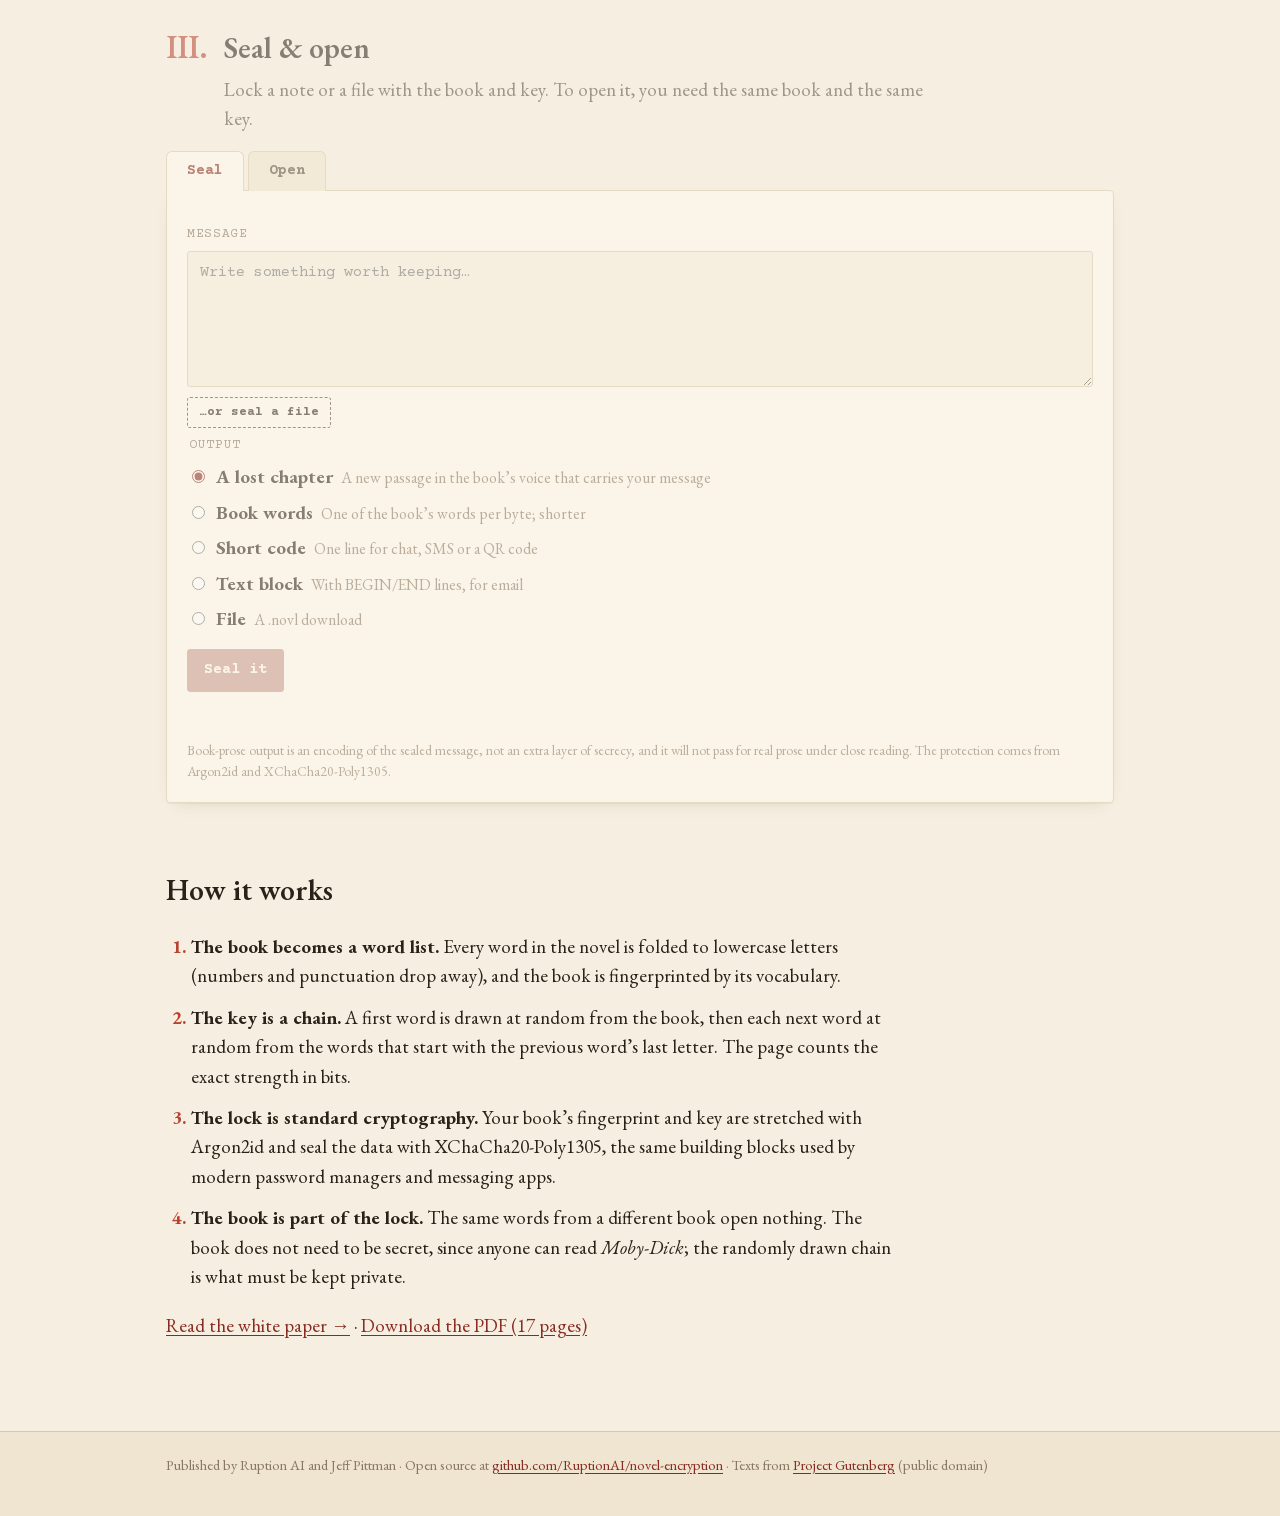
==== commit 7930cb29: "White paper as a downloadable PDF; social card; launch prep - docs/novel-encryption-whitepaper.pdf (" ====
--- a/site/index.html
+++ b/site/index.html
@@ -4,7 +4,18 @@
   <meta charset="utf-8">
   <meta name="viewport" content="width=device-width, initial-scale=1">
   <title>Novel Encryption</title>
-  <meta name="description" content="Turn any book into a key. Draw a chain of words from a public-domain novel and use it to lock and unlock your data, right in your browser.">
+  <meta name="description" content="Turn any book into a key, and your messages into lost chapters. Draw a key that reads like a passage from a public-domain classic, then seal your data with it, entirely in your browser.">
+  <meta property="og:type" content="website">
+  <meta property="og:site_name" content="Novel Encryption">
+  <meta property="og:title" content="Novel Encryption: turn any book into a key">
+  <meta property="og:description" content="Turn any book into a key, and your messages into lost chapters. Draw a key that reads like a passage from a public-domain classic, then seal your data with it, entirely in your browser.">
+  <meta property="og:url" content="https://novelencryption.com/">
+  <meta property="og:image" content="https://novelencryption.com/og.png">
+  <meta property="og:image:width" content="1200">
+  <meta property="og:image:height" content="630">
+  <meta property="og:image:alt" content="Novel Encryption: turn any book into a key, and your messages into lost chapters.">
+  <meta name="twitter:card" content="summary_large_image">
+  <meta name="twitter:creator" content="@jeffpittman">
   <link rel="icon" href="data:image/svg+xml,%3Csvg xmlns='http://www.w3.org/2000/svg' viewBox='0 0 64 64'%3E%3Crect x='8' y='6' width='40' height='52' rx='3' fill='%238a2b22'/%3E%3Crect x='14' y='6' width='34' height='52' rx='2' fill='%23b8432f'/%3E%3Ccircle cx='46' cy='38' r='9' fill='none' stroke='%23e9c46a' stroke-width='4'/%3E%3Crect x='44' y='44' width='4' height='14' fill='%23e9c46a'/%3E%3C/svg%3E">
   <meta http-equiv="Content-Security-Policy" content="default-src 'none'; script-src 'self' 'wasm-unsafe-eval'; worker-src 'self'; connect-src 'self'; style-src 'self'; font-src 'self'; img-src 'self' data:; base-uri 'none'; form-action 'none'">
   <link rel="stylesheet" href="fonts/fonts.css">
@@ -22,6 +33,7 @@
         <a href="#key">2 · Draw a key</a>
         <a href="#seal">3 · Seal &amp; open</a>
         <a href="whitepaper.html">White paper</a>
+        <a href="novel-encryption-whitepaper.pdf" download>PDF</a>
       </nav>
       <p class="privacy-note"><span aria-hidden="true">❦</span> Your book, key and data never leave this browser.</p>
     </div>
@@ -187,7 +199,7 @@
         <li><strong>The book is part of the lock.</strong> The same words from a different book open nothing. The book
           does not need to be secret, since anyone can read <em>Moby-Dick</em>; the randomly drawn chain is what must be kept private.</li>
       </ol>
-      <p><a href="whitepaper.html">Read the white paper →</a></p>
+      <p><a href="whitepaper.html">Read the white paper →</a> · <a href="novel-encryption-whitepaper.pdf" download>Download the PDF (17 pages)</a></p>
     </section>
   </main>
 
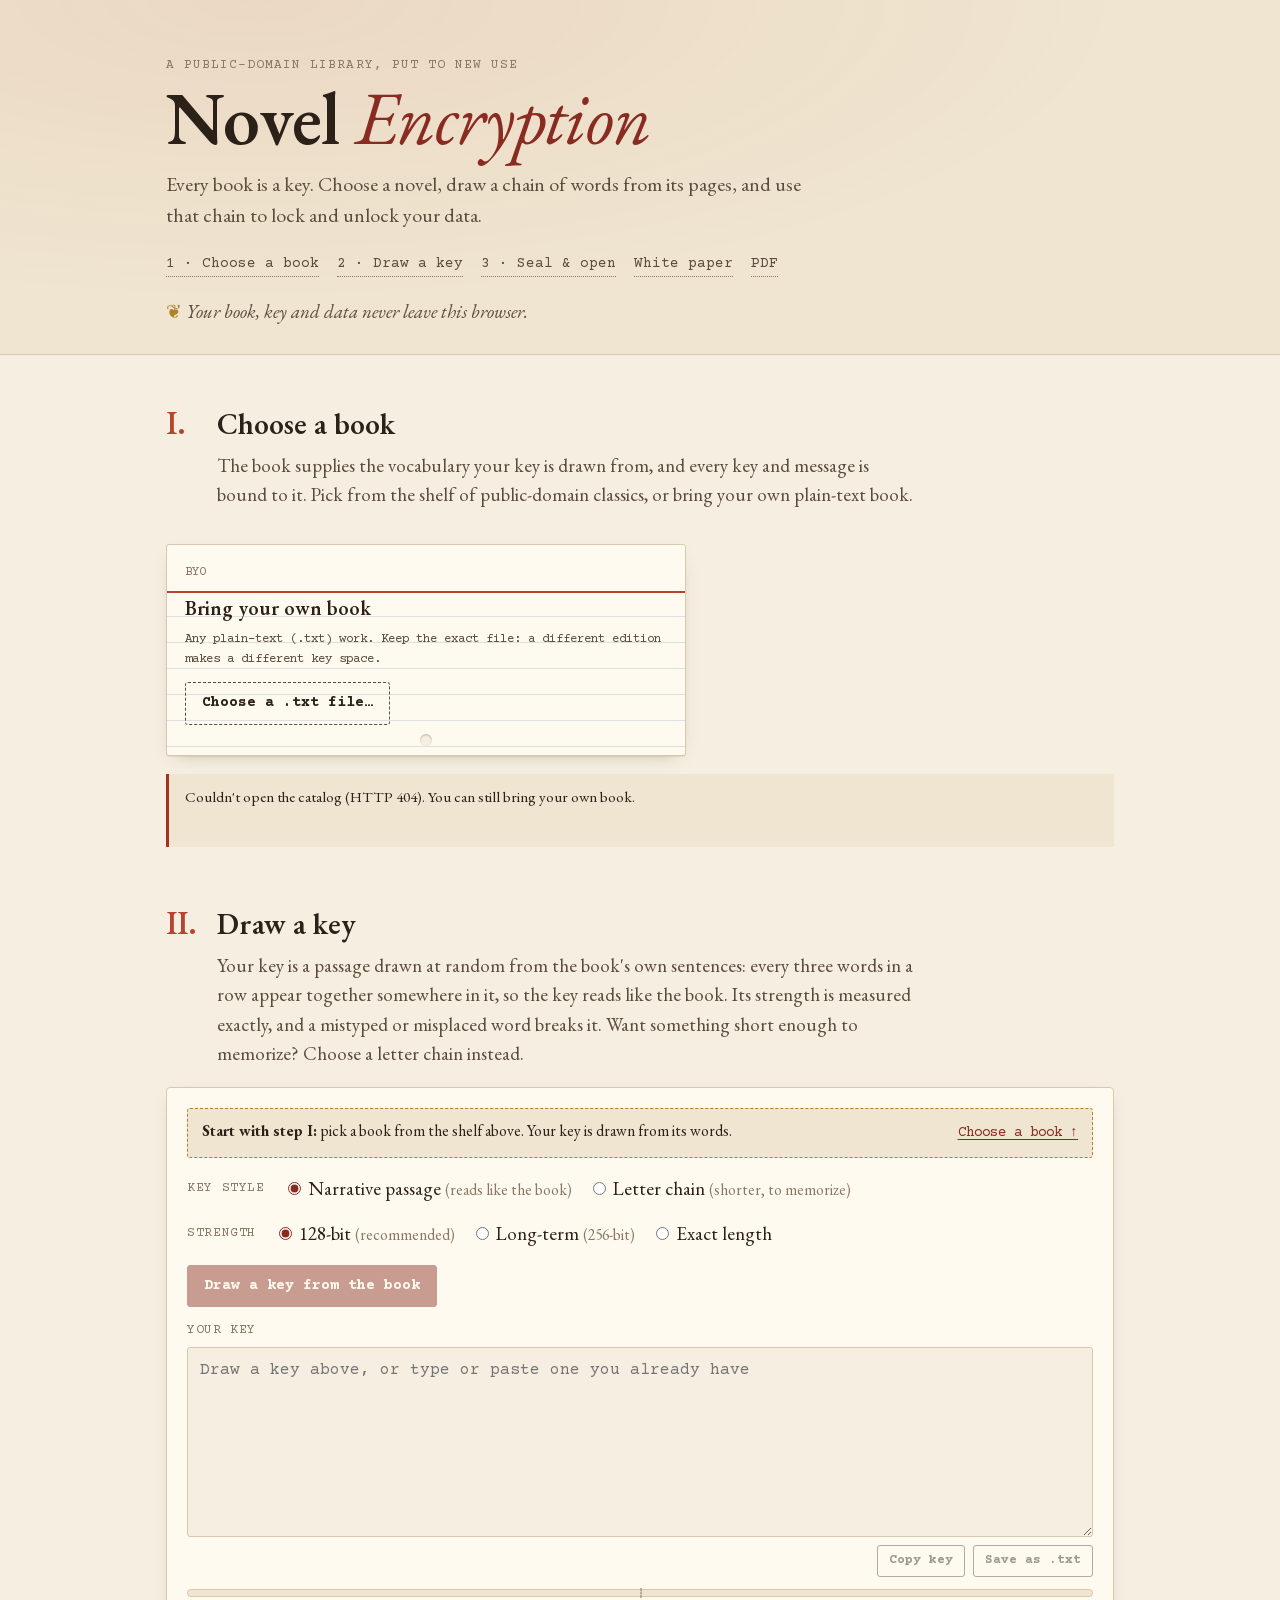
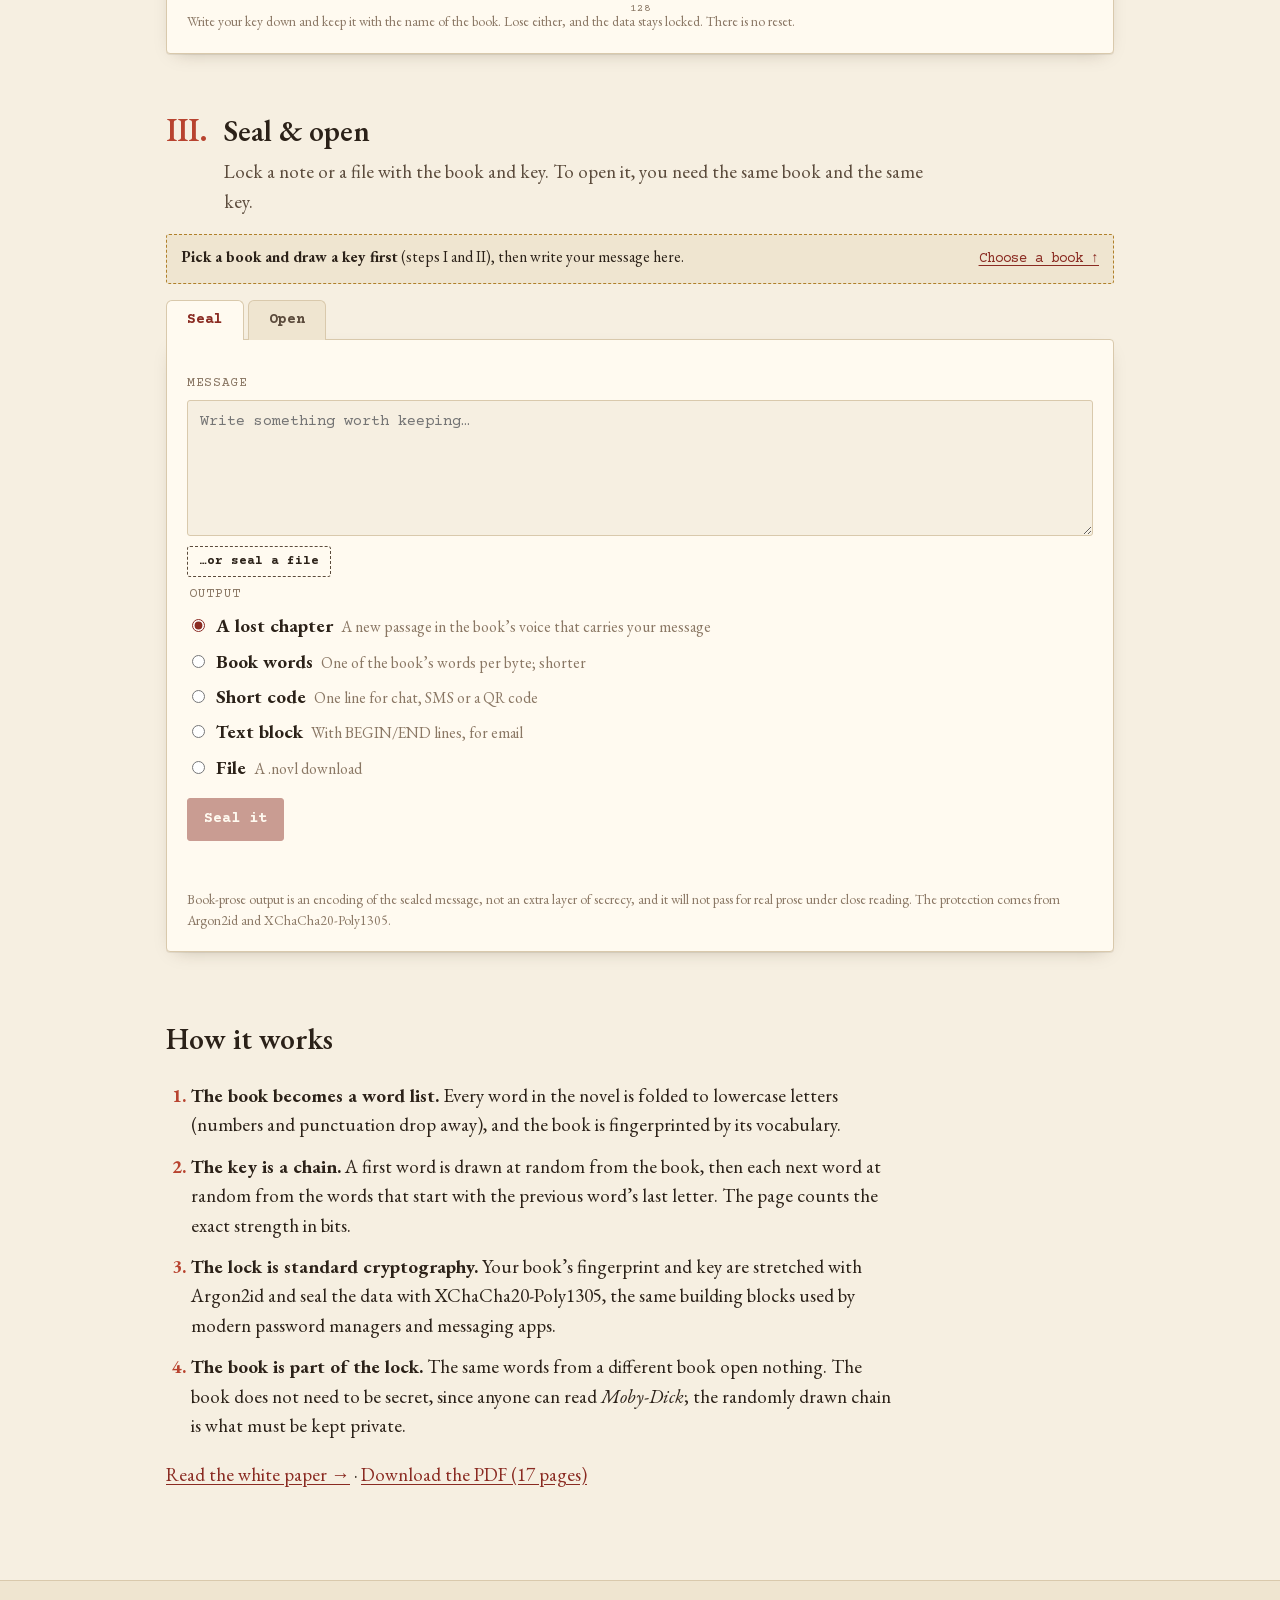
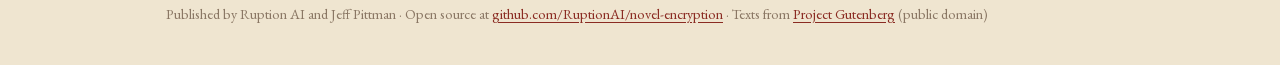
==== commit c8c6adef: "Site: no layout shift on load; guide readers through the steps - Catalog cards rendered into the pag" ====
--- a/site/index.html
+++ b/site/index.html
@@ -18,6 +18,9 @@
   <meta name="twitter:creator" content="@jeffpittman">
   <link rel="icon" href="data:image/svg+xml,%3Csvg xmlns='http://www.w3.org/2000/svg' viewBox='0 0 64 64'%3E%3Crect x='8' y='6' width='40' height='52' rx='3' fill='%238a2b22'/%3E%3Crect x='14' y='6' width='34' height='52' rx='2' fill='%23b8432f'/%3E%3Ccircle cx='46' cy='38' r='9' fill='none' stroke='%23e9c46a' stroke-width='4'/%3E%3Crect x='44' y='44' width='4' height='14' fill='%23e9c46a'/%3E%3C/svg%3E">
   <meta http-equiv="Content-Security-Policy" content="default-src 'none'; script-src 'self' 'wasm-unsafe-eval'; worker-src 'self'; connect-src 'self'; style-src 'self'; font-src 'self'; img-src 'self' data:; base-uri 'none'; form-action 'none'">
+  <link rel="preload" href="fonts/EBGaramond-400-700-latin.woff2" as="font" type="font/woff2" crossorigin>
+  <link rel="preload" href="fonts/CourierPrime-400-latin.woff2" as="font" type="font/woff2" crossorigin>
+  <link rel="preload" href="fonts/CourierPrime-700-latin.woff2" as="font" type="font/woff2" crossorigin>
   <link rel="stylesheet" href="fonts/fonts.css">
   <link rel="stylesheet" href="style.css">
 </head>
@@ -52,7 +55,7 @@
       </header>
 
       <div id="catalog" class="catalog" role="list" aria-label="Novel catalog">
-        <p class="muted">Opening the card catalog…</p>
+        <!-- CATALOG -->
       </div>
 
       <div class="own-book">
@@ -65,11 +68,11 @@
         </label>
       </div>
 
-      <div id="book-status" class="book-status" aria-live="polite" hidden></div>
+      <div id="book-status" class="book-status" aria-live="polite"><strong>Start here:</strong> tap a card to put that book on your desk, or bring your own. Then draw a key from it in step II.</div>
     </section>
 
     <!-- 2. Key -->
-    <section id="key" class="step" aria-disabled="true">
+    <section id="key" class="step">
       <header class="step-head">
         <span class="step-no">II.</span>
         <div>
@@ -81,6 +84,7 @@
       </header>
 
       <div class="panel">
+        <p id="guide-key" class="guide" aria-live="polite"><span class="guide-text"><b>Start with step I:</b> pick a book from the shelf above. Your key is drawn from its words.</span> <a class="guide-go" href="#shelf">Choose a book ↑</a></p>
         <div class="depth">
           <span class="label">Key style</span>
           <div class="seg" role="radiogroup" aria-label="Key style">
@@ -120,7 +124,7 @@
     </section>
 
     <!-- 3. Seal & open -->
-    <section id="seal" class="step" aria-disabled="true">
+    <section id="seal" class="step">
       <header class="step-head">
         <span class="step-no">III.</span>
         <div>
@@ -129,6 +133,7 @@
         </div>
       </header>
 
+      <p id="guide-seal" class="guide" aria-live="polite"><span class="guide-text"><b>Pick a book and draw a key first</b> (steps I and II), then write your message here.</span> <a class="guide-go" href="#shelf">Choose a book ↑</a></p>
       <div class="tabs" role="tablist">
         <button role="tab" id="tab-seal" aria-selected="true" aria-controls="pane-seal">Seal</button>
         <button role="tab" id="tab-open" aria-selected="false" aria-controls="pane-open">Open</button>
--- a/site/fonts/fonts.css
+++ b/site/fonts/fonts.css
@@ -1,4 +1,4 @@
-/* EB Garamond and Courier Prime, SIL Open Font License 1.1, self-hosted. */
+/* EB Garamond (variable) and Courier Prime, SIL Open Font License 1.1, self-hosted. */
 /* latin-ext */
 @font-face {
   font-family: 'Courier Prime';
@@ -57,71 +57,17 @@
 @font-face {
   font-family: 'EB Garamond';
   font-style: normal;
-  font-weight: 400;
+  font-weight: 400 700;
   font-display: swap;
-  src: url(EBGaramond-400-latin-ext.woff2) format('woff2');
+  src: url(EBGaramond-400-700-latin-ext.woff2) format('woff2');
   unicode-range: U+0100-02BA, U+02BD-02C5, U+02C7-02CC, U+02CE-02D7, U+02DD-02FF, U+0304, U+0308, U+0329, U+1D00-1DBF, U+1E00-1E9F, U+1EF2-1EFF, U+2020, U+20A0-20AB, U+20AD-20C4, U+2113, U+2C60-2C7F, U+A720-A7FF;
 }
 /* latin */
 @font-face {
   font-family: 'EB Garamond';
   font-style: normal;
-  font-weight: 400;
+  font-weight: 400 700;
   font-display: swap;
-  src: url(EBGaramond-400-latin.woff2) format('woff2');
+  src: url(EBGaramond-400-700-latin.woff2) format('woff2');
   unicode-range: U+0000-00FF, U+0131, U+0152-0153, U+02BB-02BC, U+02C6, U+02DA, U+02DC, U+0304, U+0308, U+0329, U+2000-206F, U+20AC, U+2122, U+2191, U+2193, U+2212, U+2215, U+FEFF, U+FFFD;
 }
-/* latin-ext */
-@font-face {
-  font-family: 'EB Garamond';
-  font-style: normal;
-  font-weight: 500;
-  font-display: swap;
-  src: url(EBGaramond-500-latin-ext.woff2) format('woff2');
-  unicode-range: U+0100-02BA, U+02BD-02C5, U+02C7-02CC, U+02CE-02D7, U+02DD-02FF, U+0304, U+0308, U+0329, U+1D00-1DBF, U+1E00-1E9F, U+1EF2-1EFF, U+2020, U+20A0-20AB, U+20AD-20C4, U+2113, U+2C60-2C7F, U+A720-A7FF;
-}
-/* latin */
-@font-face {
-  font-family: 'EB Garamond';
-  font-style: normal;
-  font-weight: 500;
-  font-display: swap;
-  src: url(EBGaramond-500-latin.woff2) format('woff2');
-  unicode-range: U+0000-00FF, U+0131, U+0152-0153, U+02BB-02BC, U+02C6, U+02DA, U+02DC, U+0304, U+0308, U+0329, U+2000-206F, U+20AC, U+2122, U+2191, U+2193, U+2212, U+2215, U+FEFF, U+FFFD;
-}
-/* latin-ext */
-@font-face {
-  font-family: 'EB Garamond';
-  font-style: normal;
-  font-weight: 600;
-  font-display: swap;
-  src: url(EBGaramond-600-latin-ext.woff2) format('woff2');
-  unicode-range: U+0100-02BA, U+02BD-02C5, U+02C7-02CC, U+02CE-02D7, U+02DD-02FF, U+0304, U+0308, U+0329, U+1D00-1DBF, U+1E00-1E9F, U+1EF2-1EFF, U+2020, U+20A0-20AB, U+20AD-20C4, U+2113, U+2C60-2C7F, U+A720-A7FF;
-}
-/* latin */
-@font-face {
-  font-family: 'EB Garamond';
-  font-style: normal;
-  font-weight: 600;
-  font-display: swap;
-  src: url(EBGaramond-600-latin.woff2) format('woff2');
-  unicode-range: U+0000-00FF, U+0131, U+0152-0153, U+02BB-02BC, U+02C6, U+02DA, U+02DC, U+0304, U+0308, U+0329, U+2000-206F, U+20AC, U+2122, U+2191, U+2193, U+2212, U+2215, U+FEFF, U+FFFD;
-}
-/* latin-ext */
-@font-face {
-  font-family: 'EB Garamond';
-  font-style: normal;
-  font-weight: 700;
-  font-display: swap;
-  src: url(EBGaramond-700-latin-ext.woff2) format('woff2');
-  unicode-range: U+0100-02BA, U+02BD-02C5, U+02C7-02CC, U+02CE-02D7, U+02DD-02FF, U+0304, U+0308, U+0329, U+1D00-1DBF, U+1E00-1E9F, U+1EF2-1EFF, U+2020, U+20A0-20AB, U+20AD-20C4, U+2113, U+2C60-2C7F, U+A720-A7FF;
-}
-/* latin */
-@font-face {
-  font-family: 'EB Garamond';
-  font-style: normal;
-  font-weight: 700;
-  font-display: swap;
-  src: url(EBGaramond-700-latin.woff2) format('woff2');
-  unicode-range: U+0000-00FF, U+0131, U+0152-0153, U+02BB-02BC, U+02C6, U+02DA, U+02DC, U+0304, U+0308, U+0329, U+2000-206F, U+20AC, U+2122, U+2191, U+2193, U+2212, U+2215, U+FEFF, U+FFFD;
-}
--- a/site/style.css
+++ b/site/style.css
@@ -113,7 +113,7 @@
 
 /* Steps */
 .step { padding: 44px 0 8px; transition: opacity 0.3s; }
-.step[aria-disabled="true"] { opacity: 0.55; }
+
 .step-head { display: flex; gap: 16px; align-items: baseline; margin-bottom: 18px; }
 .step-no { font-size: 2rem; color: var(--card-red); font-weight: 600; min-width: 2.2ch; }
 h2 { font-size: 1.85rem; margin: 0 0 4px; font-weight: 600; }
@@ -190,6 +190,7 @@
 .own-card .btn { align-self: flex-start; margin-top: 10px; }
 
 .book-status {
+  min-height: 4.8em; /* the loaded status's height, reserved so nothing below moves */
   margin-top: 18px;
   padding: 12px 16px;
   border-left: 3px solid var(--gold);
@@ -357,3 +358,22 @@
 }
 
 .meter-mark-128 { left: 50%; }
+
+@media (max-width: 600px) { .book-status { min-height: 11em; } }
+
+/* Guide line at the top of steps II and III: says what to do next, or what
+   book is in use. One line of fixed height, so it never moves the layout. */
+.guide {
+  display: flex; flex-wrap: wrap; align-items: baseline; gap: 4px 12px;
+  min-height: 3.2em; margin: 0 0 16px; padding: 10px 14px;
+  border: 1px dashed var(--gold); border-radius: 3px; background: var(--paper-2);
+  font-size: 0.98rem;
+}
+.guide.ready { border-style: solid; border-color: var(--rule); }
+.guide-text { flex: 1 1 18em; min-width: 0; }
+.guide-go { font-family: var(--type); font-size: 0.88rem; white-space: nowrap; }
+@media (max-width: 600px) { .guide { min-height: 5.6em; } }
+/* Brief highlight on the shelf when a guide link sends the reader there. */
+.catalog.nudge .card { animation: nudge 1.1s ease-out 1; }
+@keyframes nudge { 30% { box-shadow: 0 0 0 3px var(--gold); } }
+@media (prefers-reduced-motion: reduce) { .catalog.nudge .card { animation: none; outline: 2px solid var(--gold); } }
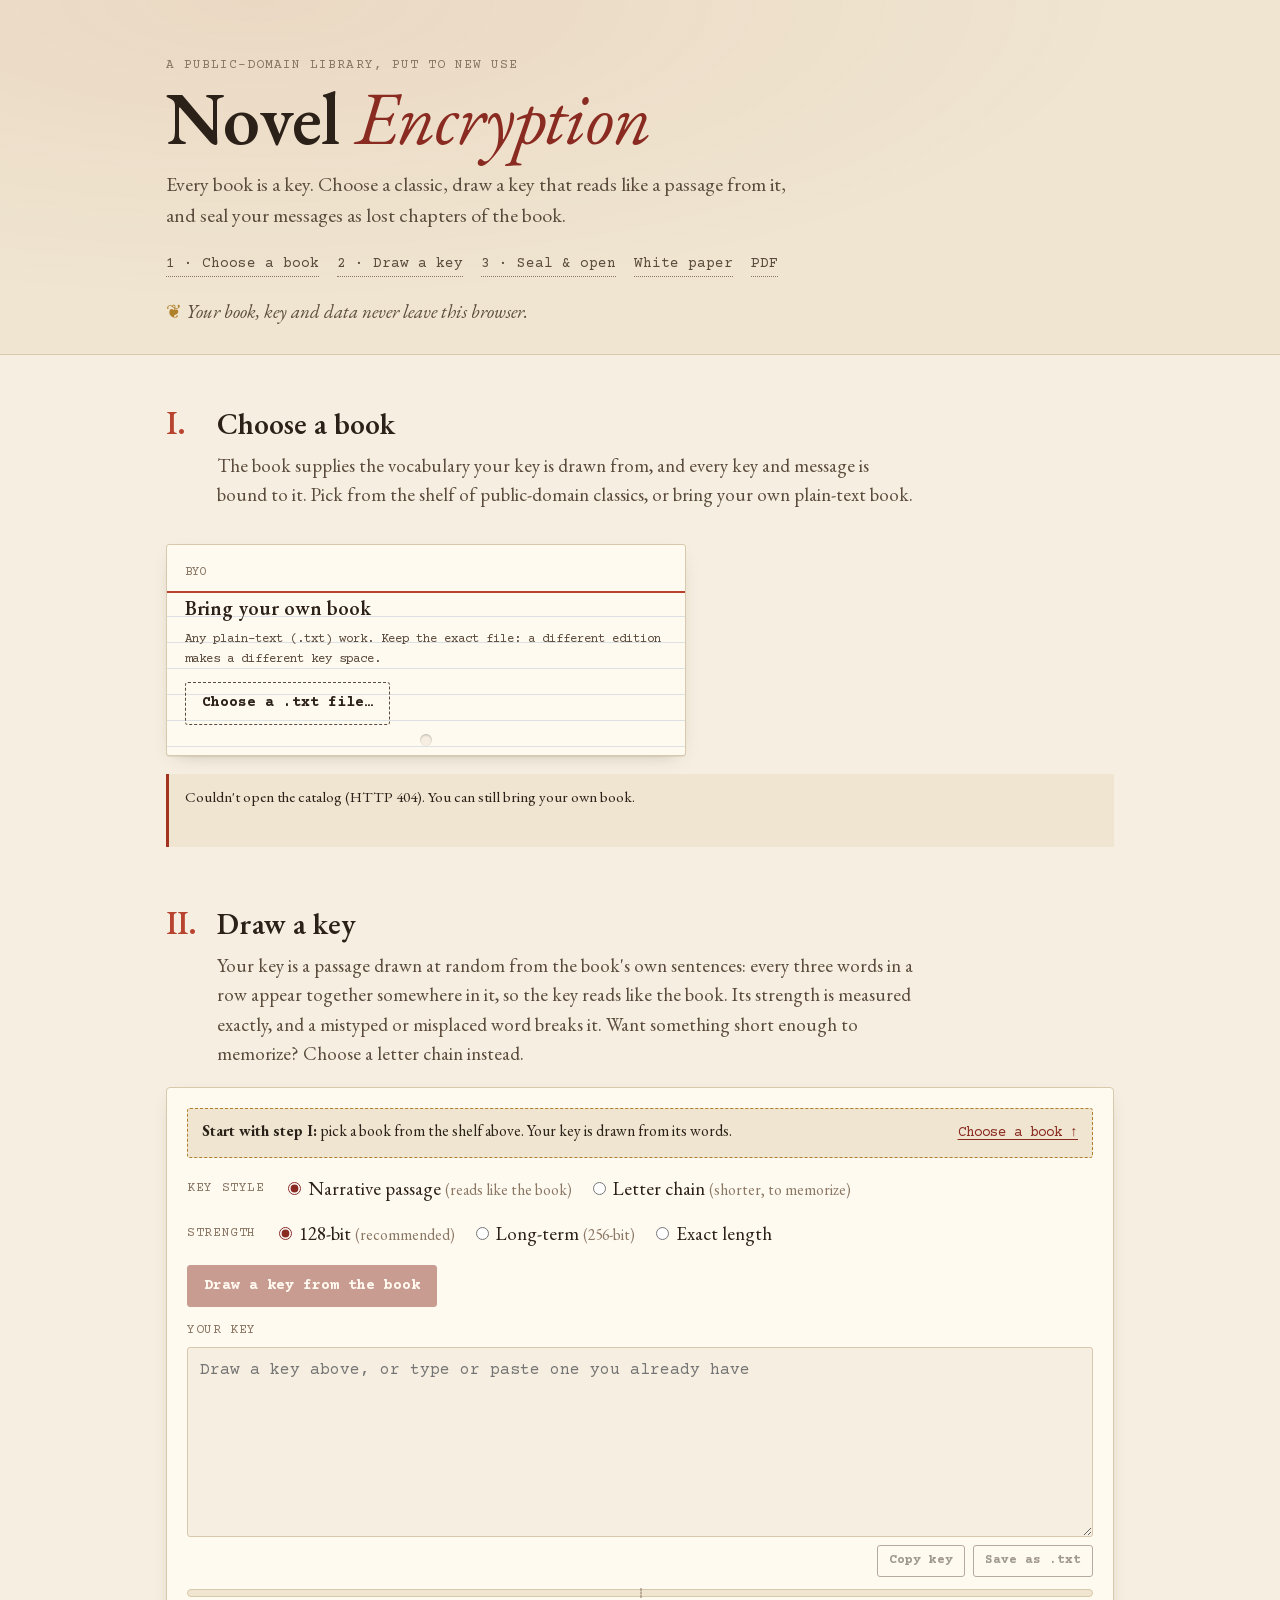
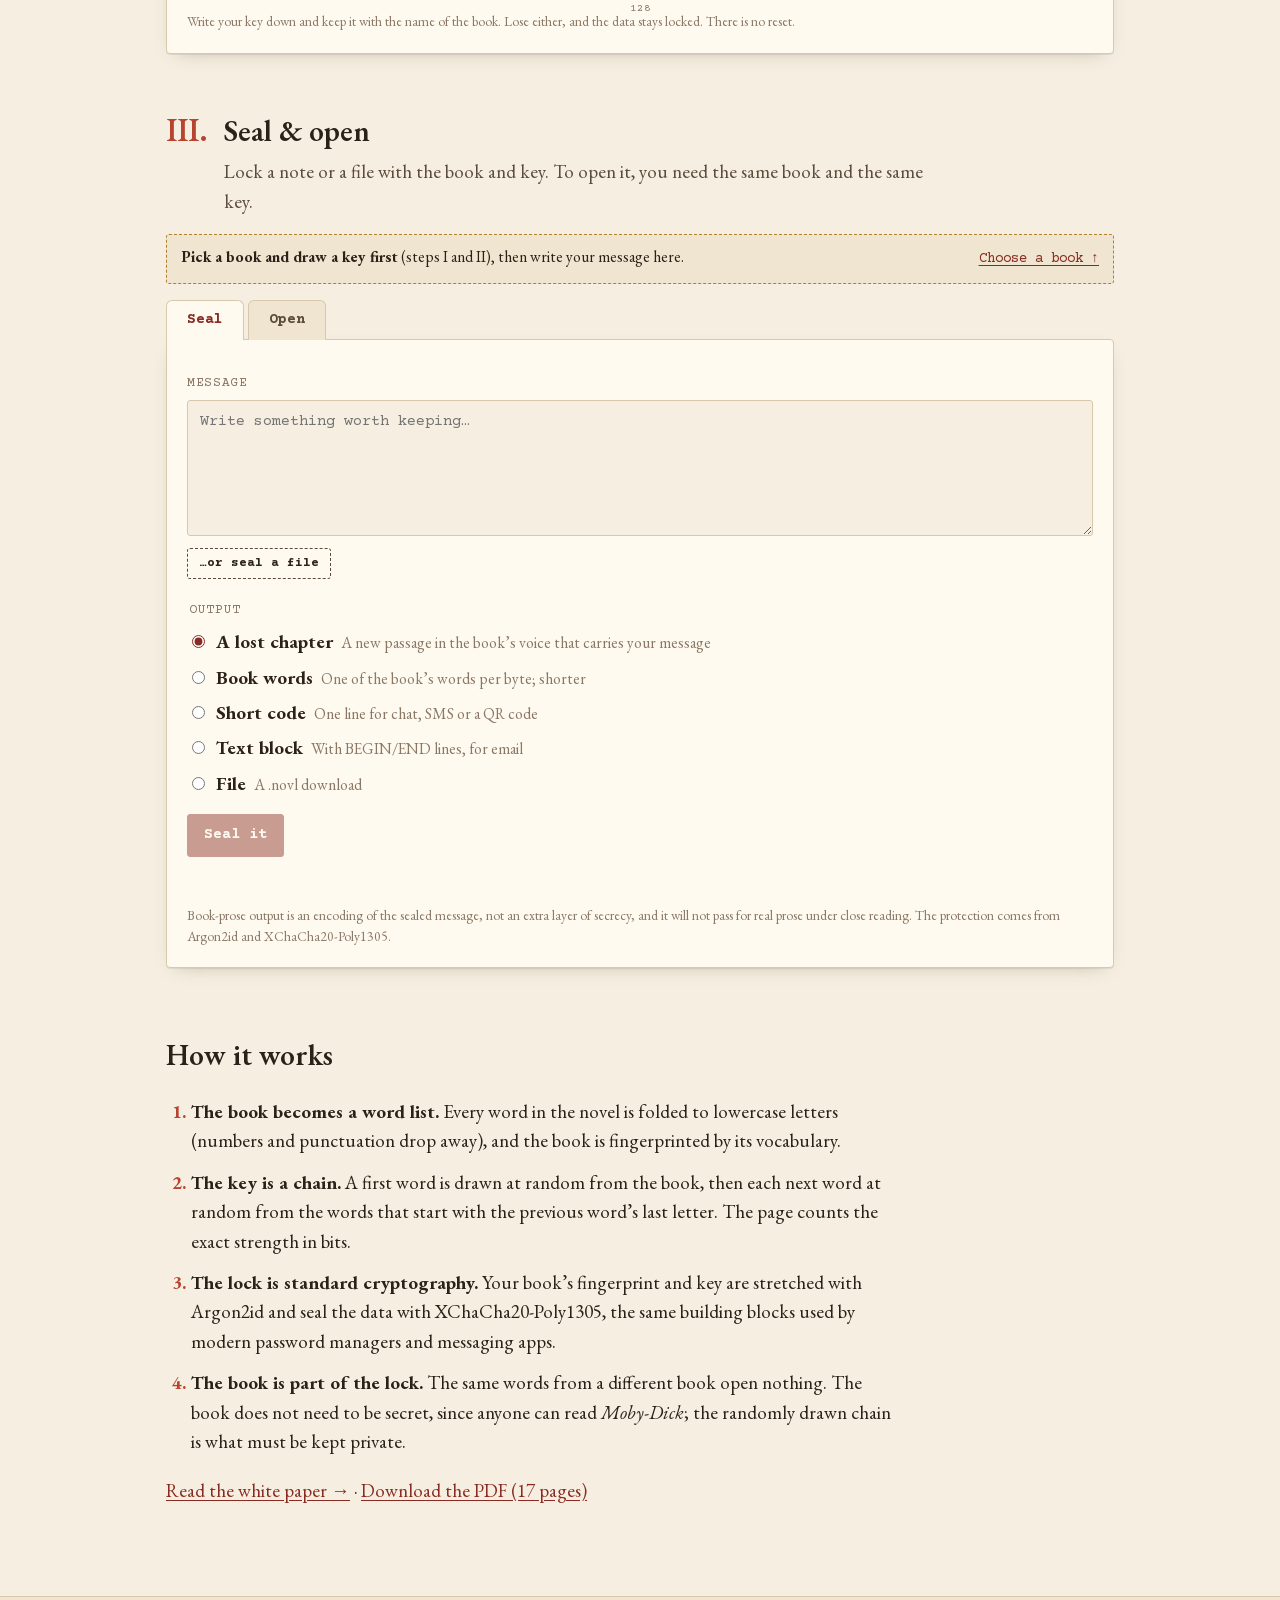
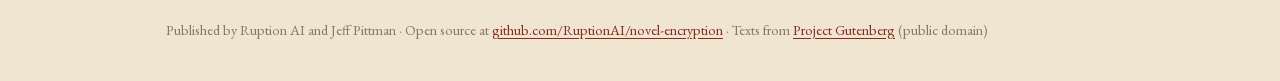
==== commit 971e55d0: "Site: paint once (fonts ready, then one fade-in); spacing; current tagline - boot.js holds the page " ====
--- a/site/index.html
+++ b/site/index.html
@@ -3,6 +3,9 @@
 <head>
   <meta charset="utf-8">
   <meta name="viewport" content="width=device-width, initial-scale=1">
+  <meta name="color-scheme" content="light dark">
+  <meta name="theme-color" content="#f6efe1" media="(prefers-color-scheme: light)">
+  <meta name="theme-color" content="#1c1712" media="(prefers-color-scheme: dark)">
   <title>Novel Encryption</title>
   <meta name="description" content="Turn any book into a key, and your messages into lost chapters. Draw a key that reads like a passage from a public-domain classic, then seal your data with it, entirely in your browser.">
   <meta property="og:type" content="website">
@@ -21,16 +24,18 @@
   <link rel="preload" href="fonts/EBGaramond-400-700-latin.woff2" as="font" type="font/woff2" crossorigin>
   <link rel="preload" href="fonts/CourierPrime-400-latin.woff2" as="font" type="font/woff2" crossorigin>
   <link rel="preload" href="fonts/CourierPrime-700-latin.woff2" as="font" type="font/woff2" crossorigin>
+  <link rel="preload" href="fonts/EBGaramond-400i-latin.woff2" as="font" type="font/woff2" crossorigin>
   <link rel="stylesheet" href="fonts/fonts.css">
   <link rel="stylesheet" href="style.css">
+  <script src="boot.js"></script>
 </head>
 <body>
   <header class="masthead">
     <div class="wrap">
       <p class="eyebrow">A public-domain library, put to new use</p>
       <h1>Novel <em>Encryption</em></h1>
-      <p class="lede">Every book is a key. Choose a novel, draw a chain of words from its pages,
-        and use that chain to lock and unlock your data.</p>
+      <p class="lede">Every book is a key. Choose a classic, draw a key that reads like a passage
+        from it, and seal your messages as lost chapters of the book.</p>
       <nav class="top-nav">
         <a href="#shelf">1 · Choose a book</a>
         <a href="#key">2 · Draw a key</a>
--- a/site/fonts/fonts.css
+++ b/site/fonts/fonts.css
@@ -13,7 +13,7 @@
   font-family: 'Courier Prime';
   font-style: normal;
   font-weight: 400;
-  font-display: swap;
+  font-display: block; /* preloaded: paint once, no swap */
   src: url(CourierPrime-400-latin.woff2) format('woff2');
   unicode-range: U+0000-00FF, U+0131, U+0152-0153, U+02BB-02BC, U+02C6, U+02DA, U+02DC, U+0304, U+0308, U+0329, U+2000-206F, U+20AC, U+2122, U+2191, U+2193, U+2212, U+2215, U+FEFF, U+FFFD;
 }
@@ -31,7 +31,7 @@
   font-family: 'Courier Prime';
   font-style: normal;
   font-weight: 700;
-  font-display: swap;
+  font-display: block; /* preloaded: paint once, no swap */
   src: url(CourierPrime-700-latin.woff2) format('woff2');
   unicode-range: U+0000-00FF, U+0131, U+0152-0153, U+02BB-02BC, U+02C6, U+02DA, U+02DC, U+0304, U+0308, U+0329, U+2000-206F, U+20AC, U+2122, U+2191, U+2193, U+2212, U+2215, U+FEFF, U+FFFD;
 }
@@ -49,7 +49,7 @@
   font-family: 'EB Garamond';
   font-style: italic;
   font-weight: 400;
-  font-display: swap;
+  font-display: block; /* preloaded: paint once, no swap */
   src: url(EBGaramond-400i-latin.woff2) format('woff2');
   unicode-range: U+0000-00FF, U+0131, U+0152-0153, U+02BB-02BC, U+02C6, U+02DA, U+02DC, U+0304, U+0308, U+0329, U+2000-206F, U+20AC, U+2122, U+2191, U+2193, U+2212, U+2215, U+FEFF, U+FFFD;
 }
@@ -67,7 +67,7 @@
   font-family: 'EB Garamond';
   font-style: normal;
   font-weight: 400 700;
-  font-display: swap;
+  font-display: block; /* preloaded: paint once, no swap */
   src: url(EBGaramond-400-700-latin.woff2) format('woff2');
   unicode-range: U+0000-00FF, U+0131, U+0152-0153, U+02BB-02BC, U+02C6, U+02DA, U+02DC, U+0304, U+0308, U+0329, U+2000-206F, U+20AC, U+2122, U+2191, U+2193, U+2212, U+2215, U+FEFF, U+FFFD;
 }
--- a/site/style.css
+++ b/site/style.css
@@ -64,7 +64,11 @@
 
 * { box-sizing: border-box; }
 [hidden] { display: none !important; }
-html { -webkit-text-size-adjust: 100%; }
+html { -webkit-text-size-adjust: 100%; background: var(--paper); }
+/* boot.js holds the page until its fonts arrive, then fades it in once. */
+body { transition: opacity 0.22s ease-out; }
+html.fonts-loading body { opacity: 0; }
+@media (prefers-reduced-motion: reduce) { body { transition: none; } }
 body {
   margin: 0;
   background: var(--paper);
@@ -326,7 +330,7 @@
 .tabs button[aria-selected="true"] { background: var(--card); color: var(--accent); }
 .pane { border-top-left-radius: 0; }
 
-.file-row { display: flex; flex-wrap: wrap; align-items: center; gap: 8px 12px; margin-top: 10px; font-size: 0.9rem; }
+.file-row { display: flex; flex-wrap: wrap; align-items: center; gap: 8px 12px; margin-block: 12px 22px; font-size: 0.9rem; }
 .file-row .muted { overflow-wrap: anywhere; }
 .armor { border: none; padding: 0; margin: 8px 0 16px; display: grid; gap: 6px; }
 .armor label { display: flex; flex-wrap: wrap; gap: 4px 8px; align-items: baseline; }
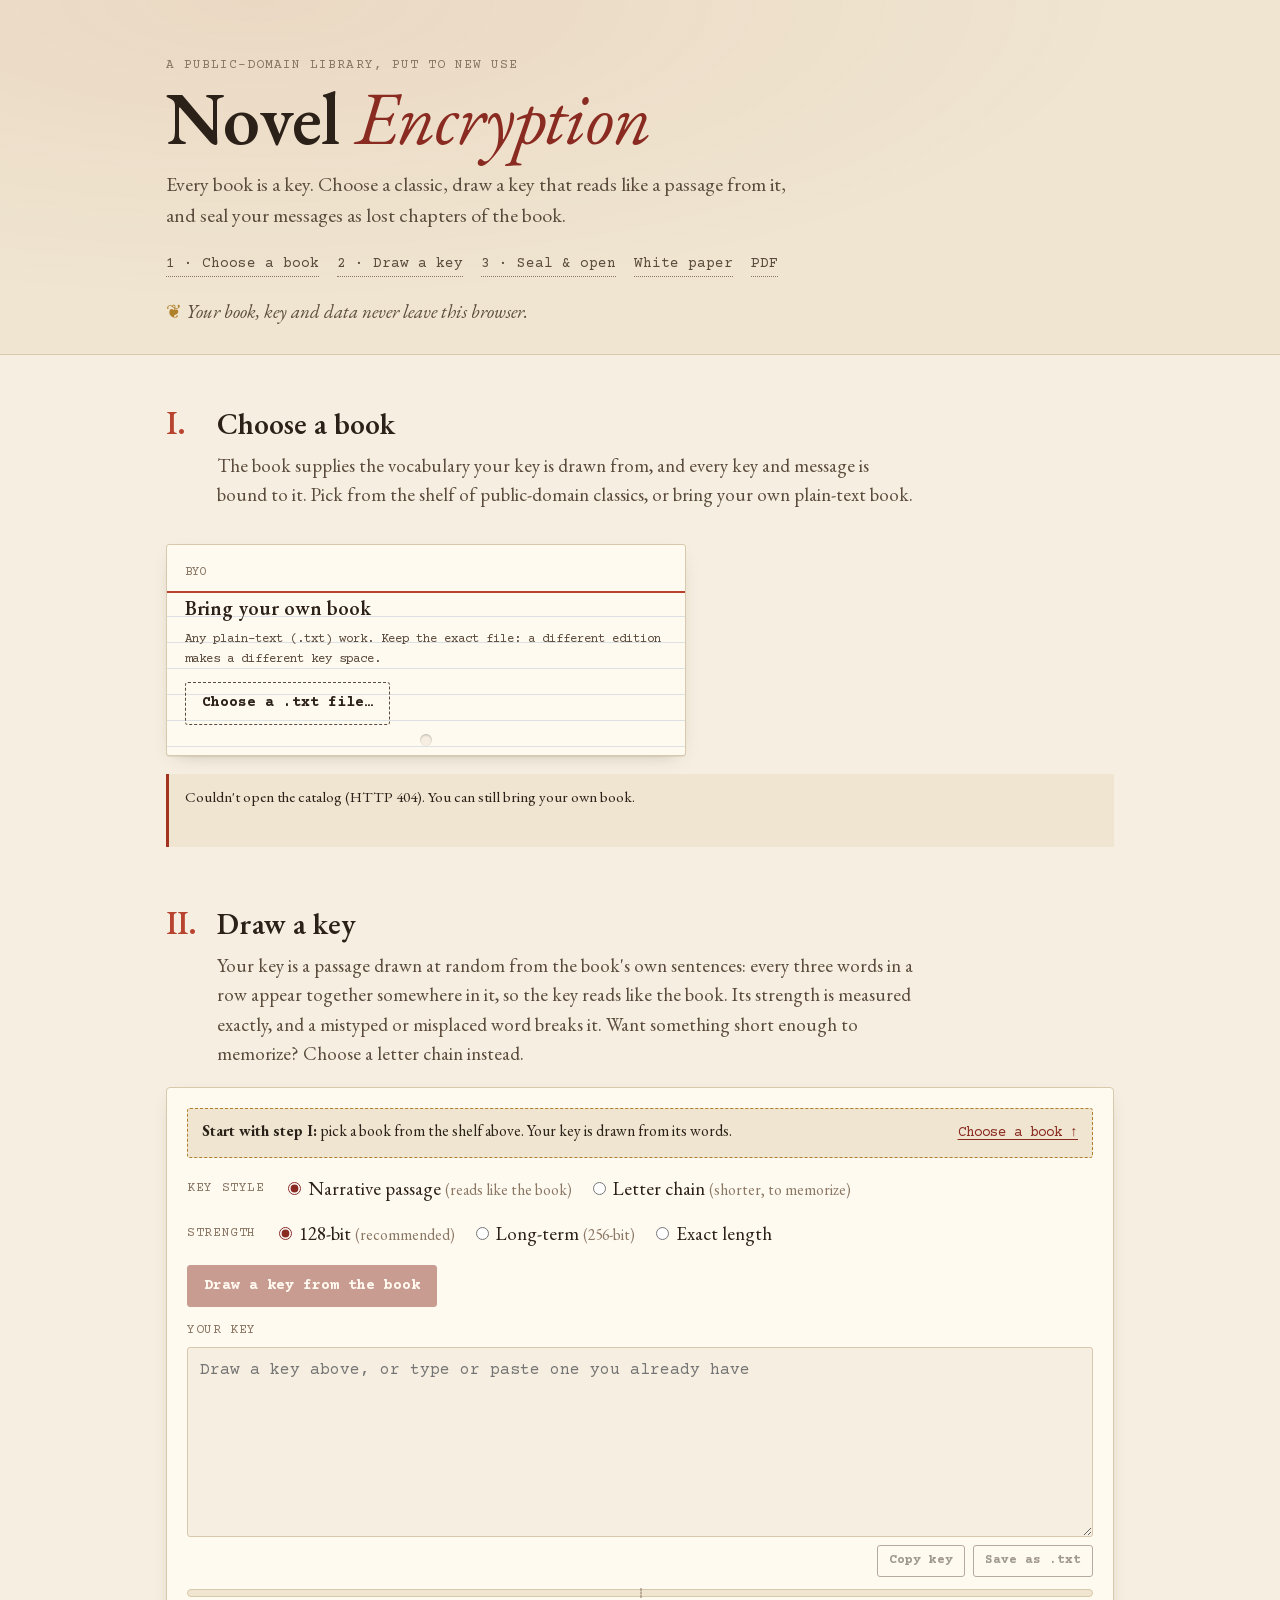
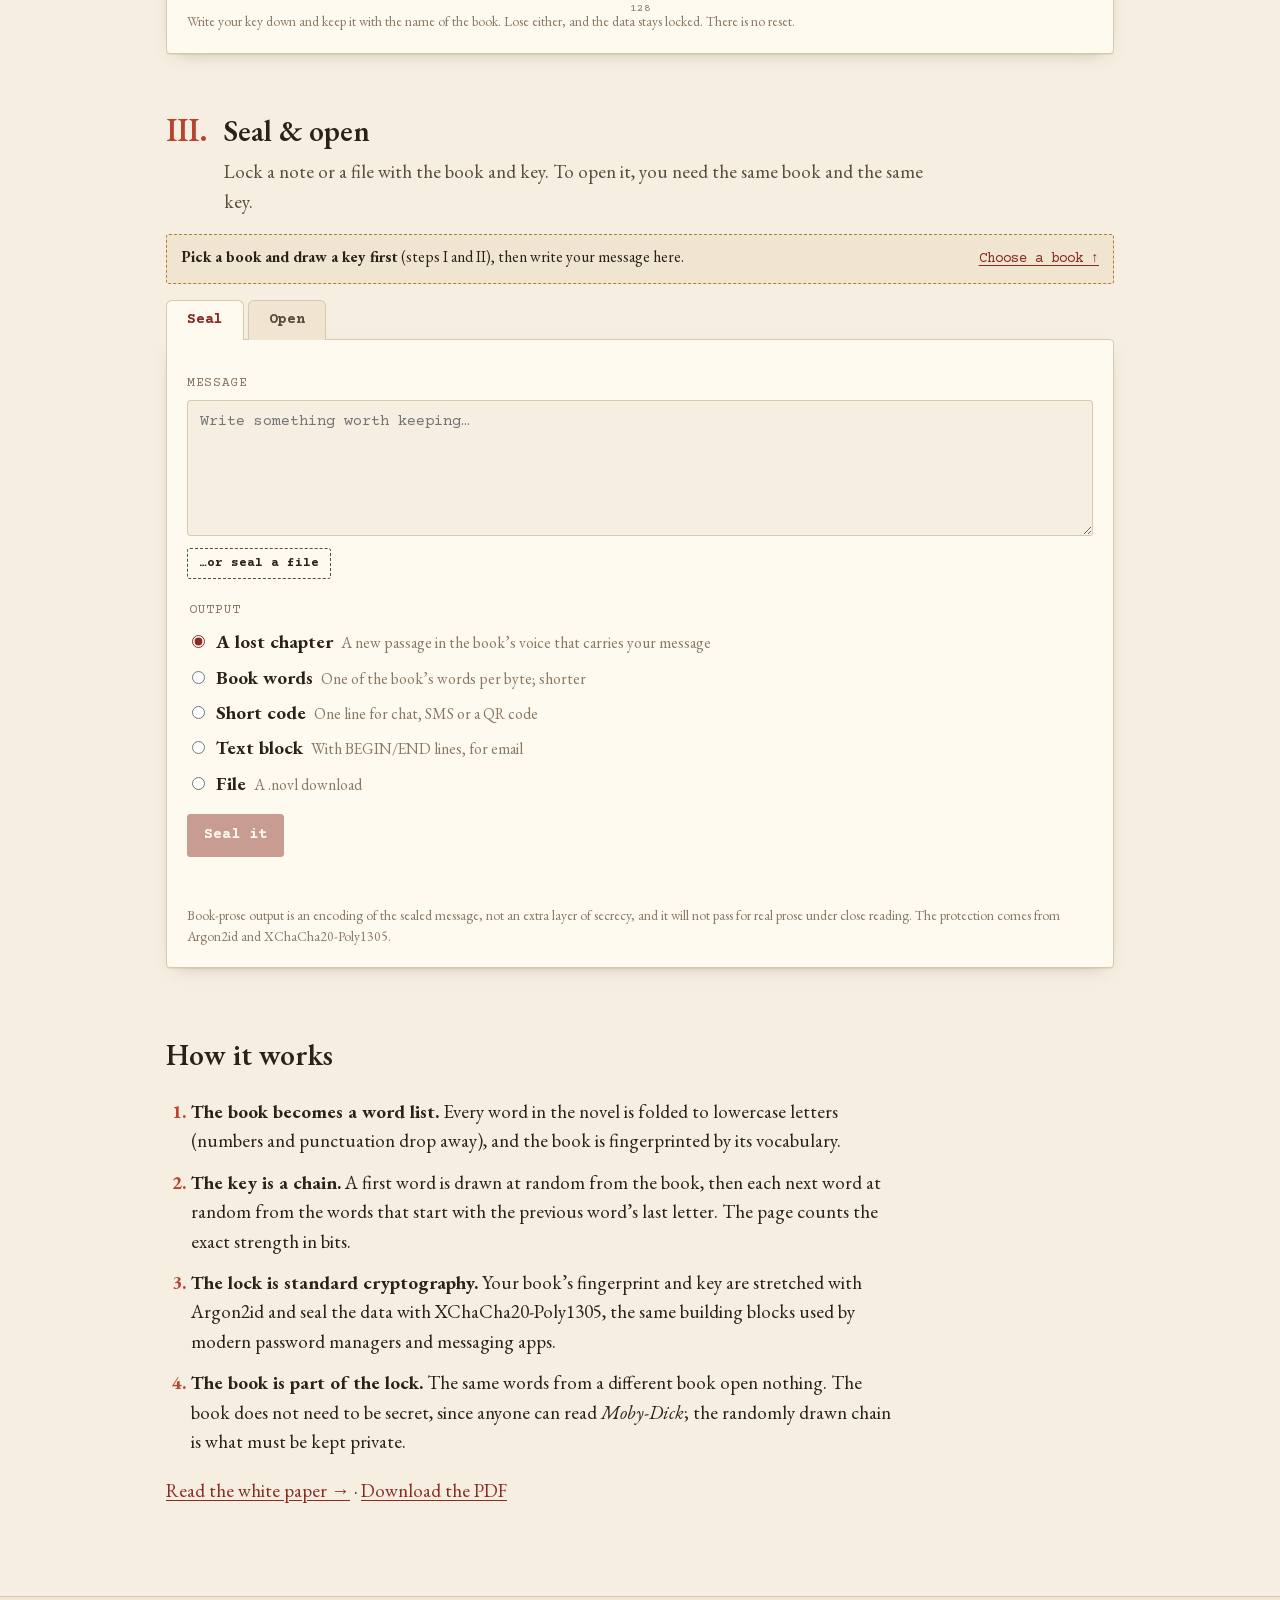
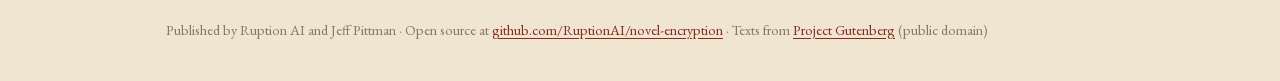
==== commit 03a810ab: "Wallet backups: BIP-39 recovery phrase ↔ book passage or chain - seed module: BIP-39 English (offici" ====
--- a/site/index.html
+++ b/site/index.html
@@ -209,7 +209,7 @@
         <li><strong>The book is part of the lock.</strong> The same words from a different book open nothing. The book
           does not need to be secret, since anyone can read <em>Moby-Dick</em>; the randomly drawn chain is what must be kept private.</li>
       </ol>
-      <p><a href="whitepaper.html">Read the white paper →</a> · <a href="novel-encryption-whitepaper.pdf" download>Download the PDF (17 pages)</a></p>
+      <p><a href="whitepaper.html">Read the white paper →</a> · <a href="novel-encryption-whitepaper.pdf" download>Download the PDF</a></p>
     </section>
   </main>
 
